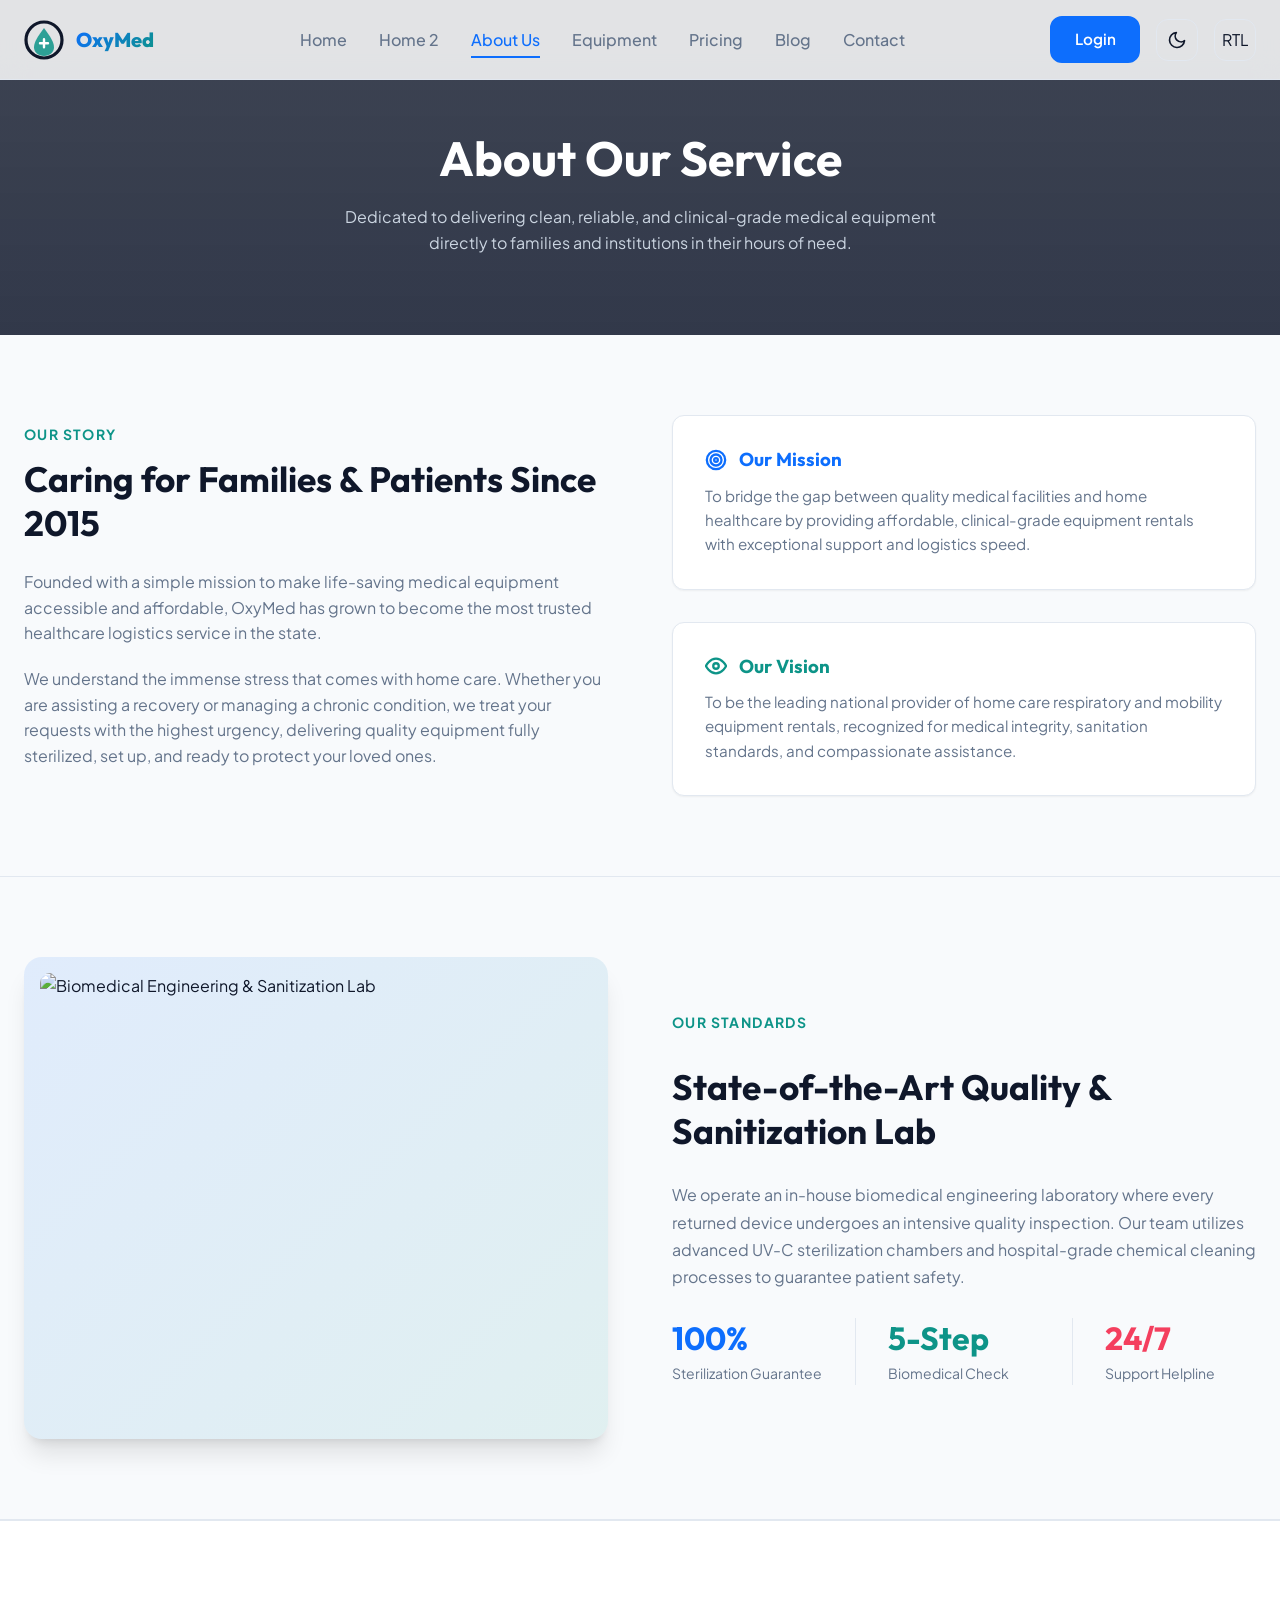
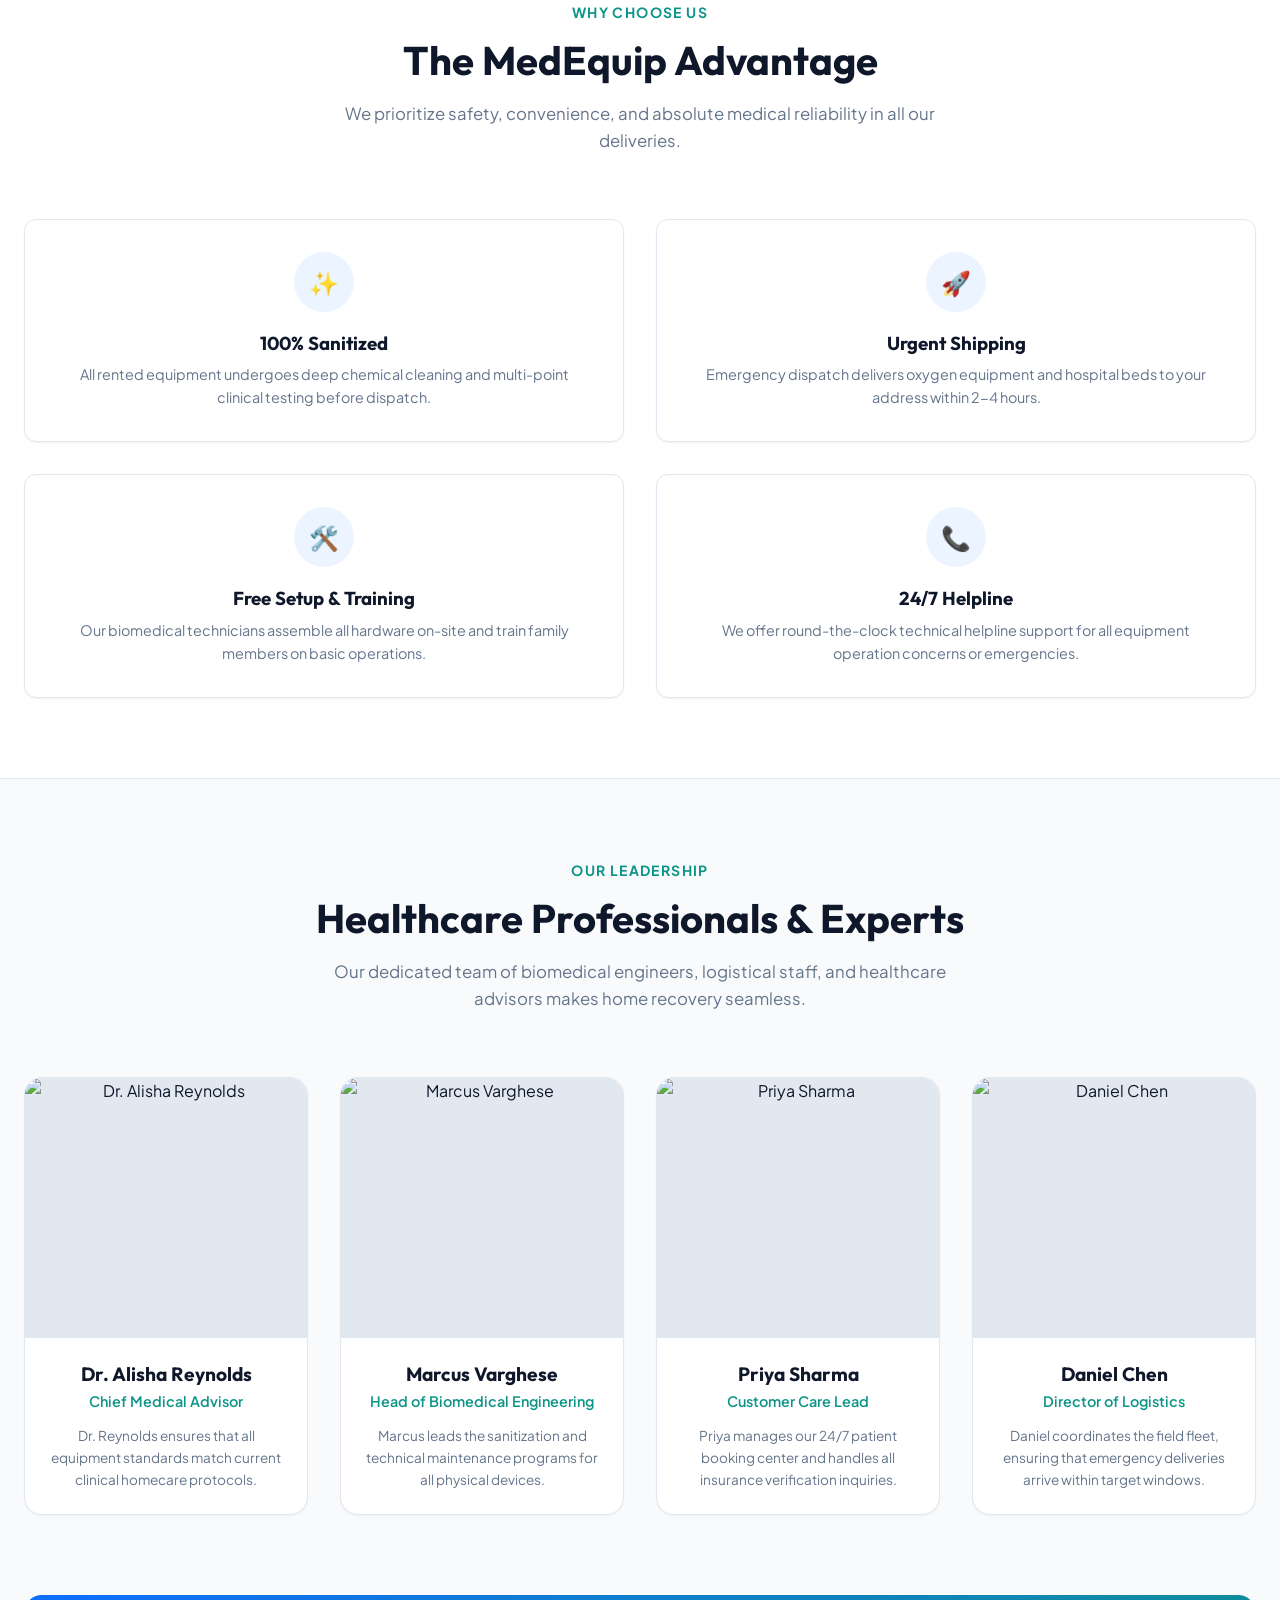
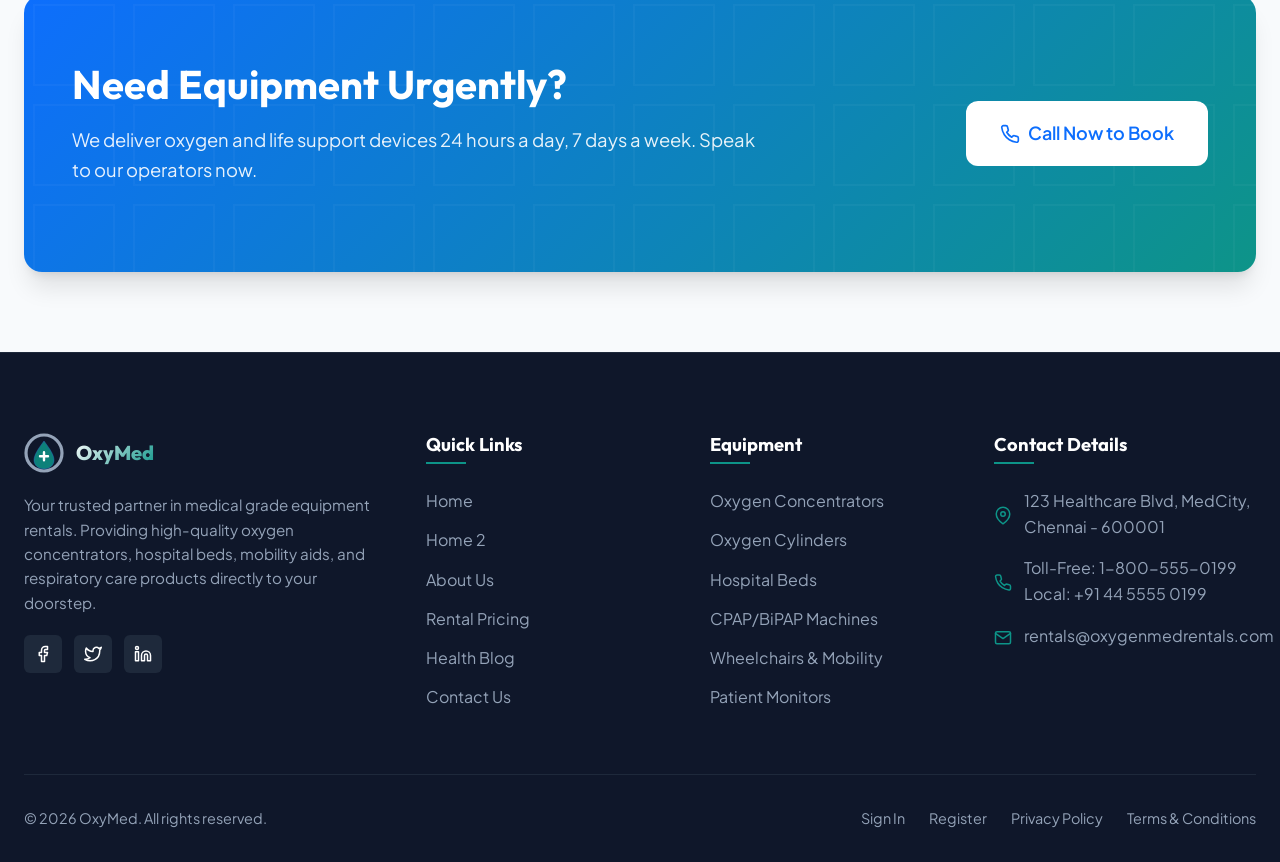
==== about.html @ 738bae35 "Initialize repository and update pages with responsive layouts and image sections" ====
<!DOCTYPE html>
<html lang="en" dir="ltr">
<head>
  <meta charset="UTF-8">
  <meta name="viewport" content="width=device-width, initial-scale=1.0">
  <title>OxyMed | About Us</title>
  <meta name="description" content="Learn about our medical equipment rental company. Read about our company story, medical grade equipment policies, mission, vision, and team.">
  
  <!-- Favicon -->
  <link rel="icon" type="image/svg+xml" href="assets/images/favicon.svg">
  
  <!-- CSS Stylesheets -->
  <link rel="stylesheet" href="assets/css/style.css">
  <link rel="stylesheet" href="assets/css/dark-mode.css">
  <link rel="stylesheet" href="assets/css/rtl.css">
</head>
<body>

  <!-- HEADER -->
  <header class="header">
    <div class="container nav-container">
      <a href="index.html" class="logo-link" id="navLogo">
        <svg viewBox="0 0 100 100" fill="none" xmlns="http://www.w3.org/2000/svg">
          <circle cx="50" cy="50" r="45" stroke="currentColor" stroke-width="8" fill="none"/>
          <path d="M50 20 C65 40 75 55 75 68 C75 80 64 90 50 90 C36 90 25 80 25 68 C25 55 35 40 50 20 Z" fill="var(--secondary)" opacity="0.85"/>
          <path d="M50 48 L50 68 M40 58 L60 58" stroke="#ffffff" stroke-width="6" stroke-linecap="round"/>
        </svg>
        <span class="brand-name">OxyMed</span>
      </a>

      <nav>
        <ul class="nav-menu" id="navMenu">
          <li><a href="index.html" class="nav-link">Home</a></li>
          <li><a href="home2.html" class="nav-link">Home 2</a></li>
          <li><a href="about.html" class="nav-link">About Us</a></li>
          <li><a href="services.html" class="nav-link">Equipment</a></li>
          <li><a href="pricing.html" class="nav-link">Pricing</a></li>
          <li><a href="blog.html" class="nav-link">Blog</a></li>
          <li><a href="contact.html" class="nav-link">Contact</a></li>
        <li class="mobile-nav-login"><a href="login.html" class="nav-link">Login</a></li>
        </ul>
      </nav>

      <div class="nav-actions">
        <a href="login.html" class="btn btn-login">Login</a>
        <button class="btn-icon" id="theme-toggle" aria-label="Toggle Theme">
          <!-- Dynamically loaded by JS -->
        </button>
        <button class="btn-icon" id="rtl-toggle" aria-label="Toggle RTL">RTL</button>
        <button class="hamburger" aria-label="Toggle Navigation Menu">
          <span></span>
          <span></span>
          <span></span>
        </button>
      </div>
    </div>
  </header>

  <!-- ABOUT HERO SECTION -->
  <section class="about-hero">
    <div class="container">
      <h1>About Our Service</h1>
      <p>Dedicated to delivering clean, reliable, and clinical-grade medical equipment directly to families and institutions in their hours of need.</p>
    </div>
  </section>

  <!-- COMPANY STORY, MISSION & VISION -->
  <section class="section-padding">
    <div class="container about-grid">
      <div>
        <span class="section-subtitle">Our Story</span>
        <h2 class="section-title" style="font-size: 2.2rem; margin-bottom: 1.5rem;">Caring for Families &amp; Patients Since 2015</h2>
        <p style="margin-bottom: 1.25rem; color: var(--text-muted);">
          Founded with a simple mission to make life-saving medical equipment accessible and affordable, OxyMed has grown to become the most trusted healthcare logistics service in the state.
        </p>
        <p style="margin-bottom: 1.25rem; color: var(--text-muted);">
          We understand the immense stress that comes with home care. Whether you are assisting a recovery or managing a chronic condition, we treat your requests with the highest urgency, delivering quality equipment fully sterilized, set up, and ready to protect your loved ones.
        </p>
      </div>
      <div style="display: flex; flex-direction: column; gap: 2rem;">
        <!-- Mission Box -->
        <div style="background-color: var(--bg-card); padding: 2rem; border-radius: var(--radius-md); border: 1px solid var(--border); box-shadow: var(--shadow-sm);">
          <h3 style="display: flex; align-items: center; gap: 0.75rem; margin-bottom: 0.75rem; color: var(--primary);">
            <svg xmlns="http://www.w3.org/2000/svg" width="22" height="22" viewBox="0 0 24 24" fill="none" stroke="currentColor" stroke-width="2.5"><circle cx="12" cy="12" r="10"></circle><circle cx="12" cy="12" r="6"></circle><circle cx="12" cy="12" r="2"></circle></svg>
            Our Mission
          </h3>
          <p style="color: var(--text-muted); font-size: 0.95rem;">
            To bridge the gap between quality medical facilities and home healthcare by providing affordable, clinical-grade equipment rentals with exceptional support and logistics speed.
          </p>
        </div>

        <!-- Vision Box -->
        <div style="background-color: var(--bg-card); padding: 2rem; border-radius: var(--radius-md); border: 1px solid var(--border); box-shadow: var(--shadow-sm);">
          <h3 style="display: flex; align-items: center; gap: 0.75rem; margin-bottom: 0.75rem; color: var(--secondary);">
            <svg xmlns="http://www.w3.org/2000/svg" width="22" height="22" viewBox="0 0 24 24" fill="none" stroke="currentColor" stroke-width="2.5"><path d="M1 12s4-8 11-8 11 8 11 8-4 8-11 8-11-8-11-8z"></path><circle cx="12" cy="12" r="3"></circle></svg>
            Our Vision
          </h3>
          <p style="color: var(--text-muted); font-size: 0.95rem;">
            To be the leading national provider of home care respiratory and mobility equipment rentals, recognized for medical integrity, sanitation standards, and compassionate assistance.
          </p>
        </div>
      </div>
    </div>
  </section>

  <!-- SANITIZATION LAB SHOWCASE (Unique Section with Image) -->
  <section class="section-padding" style="background-color: var(--bg-body); border-top: 1px solid var(--border); border-bottom: 1px solid var(--border);">
    <div class="container">
      <div class="about-grid">
        <div class="image-column">
          <div class="hero-image-wrapper">
            <img src="https://images.unsplash.com/photo-1519494026892-80bbd2d6fd0d?auto=format&fit=crop&w=800&q=80" alt="Biomedical Engineering & Sanitization Lab">
          </div>
        </div>
        <div class="content-column" style="display: flex; flex-direction: column; justify-content: center; gap: 1.25rem;">
          <span class="section-subtitle">Our Standards</span>
          <h2 class="section-title" style="text-align: start; margin-bottom: 0.5rem; font-size: 2.2rem;">State-of-the-Art Quality &amp; Sanitization Lab</h2>
          <p style="color: var(--text-muted); line-height: 1.7;">
            We operate an in-house biomedical engineering laboratory where every returned device undergoes an intensive quality inspection. Our team utilizes advanced UV-C sterilization chambers and hospital-grade chemical cleaning processes to guarantee patient safety.
          </p>
          <div class="about-stats">
            <div class="about-stat-item">
              <h4 style="font-size: 2rem; color: var(--primary); margin-bottom: 0.25rem; font-family: var(--font-heading);">100%</h4>
              <p style="font-size: 0.875rem; color: var(--text-muted);">Sterilization Guarantee</p>
            </div>
            <div class="about-stat-item">
              <h4 style="font-size: 2rem; color: var(--secondary); margin-bottom: 0.25rem; font-family: var(--font-heading);">5-Step</h4>
              <p style="font-size: 0.875rem; color: var(--text-muted);">Biomedical Check</p>
            </div>
            <div class="about-stat-item">
              <h4 style="font-size: 2rem; color: var(--accent); margin-bottom: 0.25rem; font-family: var(--font-heading);">24/7</h4>
              <p style="font-size: 0.875rem; color: var(--text-muted);">Support Helpline</p>
            </div>
          </div>
        </div>
      </div>
    </div>
  </section>

  <!-- WHY CHOOSE US -->
  <section class="section-padding" style="background-color: var(--bg-card); border-top: 1px solid var(--border); border-bottom: 1px solid var(--border);">
    <div class="container">
      <div class="section-header">
        <span class="section-subtitle">Why Choose Us</span>
        <h2 class="section-title">The MedEquip Advantage</h2>
        <p class="section-desc">We prioritize safety, convenience, and absolute medical reliability in all our deliveries.</p>
      </div>

      <div class="about-features">
        <div class="about-feature-card">
          <div class="about-feature-icon">✨</div>
          <h3>100% Sanitized</h3>
          <p style="color: var(--text-muted); font-size: 0.9rem; margin-top: 0.5rem;">
            All rented equipment undergoes deep chemical cleaning and multi-point clinical testing before dispatch.
          </p>
        </div>

        <div class="about-feature-card">
          <div class="about-feature-icon">🚀</div>
          <h3>Urgent Shipping</h3>
          <p style="color: var(--text-muted); font-size: 0.9rem; margin-top: 0.5rem;">
            Emergency dispatch delivers oxygen equipment and hospital beds to your address within 2-4 hours.
          </p>
        </div>

        <div class="about-feature-card">
          <div class="about-feature-icon">🛠️</div>
          <h3>Free Setup &amp; Training</h3>
          <p style="color: var(--text-muted); font-size: 0.9rem; margin-top: 0.5rem;">
            Our biomedical technicians assemble all hardware on-site and train family members on basic operations.
          </p>
        </div>

        <div class="about-feature-card">
          <div class="about-feature-icon">📞</div>
          <h3>24/7 Helpline</h3>
          <p style="color: var(--text-muted); font-size: 0.9rem; margin-top: 0.5rem;">
            We offer round-the-clock technical helpline support for all equipment operation concerns or emergencies.
          </p>
        </div>
      </div>
    </div>
  </section>

  <!-- TEAM MEMBERS -->
  <section class="section-padding">
    <div class="container">
      <div class="section-header">
        <span class="section-subtitle">Our Leadership</span>
        <h2 class="section-title">Healthcare Professionals &amp; Experts</h2>
        <p class="section-desc">Our dedicated team of biomedical engineers, logistical staff, and healthcare advisors makes home recovery seamless.</p>
      </div>

      <div class="team-grid">
        <!-- Team 1 -->
        <div class="team-card">
          <div class="team-img-wrapper">
            <img src="https://images.unsplash.com/photo-1622253692010-333f2da6031d?auto=format&fit=crop&w=400&q=80" alt="Dr. Alisha Reynolds">
          </div>
          <div class="team-info">
            <h3 class="team-name">Dr. Alisha Reynolds</h3>
            <div class="team-role">Chief Medical Advisor</div>
            <p style="font-size: 0.85rem; color: var(--text-muted);">
              Dr. Reynolds ensures that all equipment standards match current clinical homecare protocols.
            </p>
          </div>
        </div>

        <!-- Team 2 -->
        <div class="team-card">
          <div class="team-img-wrapper">
            <img src="https://images.unsplash.com/photo-1537368910025-700350fe46c7?auto=format&fit=crop&w=400&q=80" alt="Marcus Varghese">
          </div>
          <div class="team-info">
            <h3 class="team-name">Marcus Varghese</h3>
            <div class="team-role">Head of Biomedical Engineering</div>
            <p style="font-size: 0.85rem; color: var(--text-muted);">
              Marcus leads the sanitization and technical maintenance programs for all physical devices.
            </p>
          </div>
        </div>

        <!-- Team 3 -->
        <div class="team-card">
          <div class="team-img-wrapper">
            <img src="https://images.unsplash.com/photo-1573496359142-b8d87734a5a2?auto=format&fit=crop&w=400&q=80" alt="Priya Sharma">
          </div>
          <div class="team-info">
            <h3 class="team-name">Priya Sharma</h3>
            <div class="team-role">Customer Care Lead</div>
            <p style="font-size: 0.85rem; color: var(--text-muted);">
              Priya manages our 24/7 patient booking center and handles all insurance verification inquiries.
            </p>
          </div>
        </div>

        <!-- Team 4 -->
        <div class="team-card">
          <div class="team-img-wrapper">
            <img src="https://images.unsplash.com/photo-1560250097-0b93528c311a?auto=format&fit=crop&w=400&q=80" alt="Daniel Chen">
          </div>
          <div class="team-info">
            <h3 class="team-name">Daniel Chen</h3>
            <div class="team-role">Director of Logistics</div>
            <p style="font-size: 0.85rem; color: var(--text-muted);">
              Daniel coordinates the field fleet, ensuring that emergency deliveries arrive within target windows.
            </p>
          </div>
        </div>
      </div>
    </div>
  </section>

  <!-- CTA FOOTER STRIP -->
  <section class="container section-padding" style="padding-top: 0;">
    <div class="cta-section">
      <div class="cta-flex">
        <div class="cta-content">
          <h2 class="cta-title">Need Equipment Urgently?</h2>
          <p class="cta-desc">
            We deliver oxygen and life support devices 24 hours a day, 7 days a week. Speak to our operators now.
          </p>
        </div>
        <div class="cta-btn-wrapper">
          <a href="tel:+18005550199" class="btn btn-call">
            <svg xmlns="http://www.w3.org/2000/svg" width="20" height="20" viewBox="0 0 24 24" fill="none" stroke="currentColor" stroke-width="2" stroke-linecap="round" stroke-linejoin="round">
              <path d="M22 16.92v3a2 2 0 0 1-2.18 2 19.79 19.79 0 0 1-8.63-3.07 19.5 19.5 0 0 1-6-6 19.79 19.79 0 0 1-3.07-8.67A2 2 0 0 1 4.11 2h3a2 2 0 0 1 2 1.72 12.84 12.84 0 0 0 .7 2.81 2 2 0 0 1-.45 2.11L8.09 9.91a16 16 0 0 0 6 6l1.27-1.27a2 2 0 0 1 2.11-.45 12.84 12.84 0 0 0 2.81.7A2 2 0 0 1 22 16.92z"/>
            </svg>
            Call Now to Book
          </a>
        </div>
      </div>
    </div>
  </section>

  <!-- FOOTER -->
  <footer class="footer">
    <div class="container">
      <div class="footer-top">
        <div class="footer-brand">
          <a href="index.html" class="logo-link">
            <svg viewBox="0 0 100 100" fill="none" xmlns="http://www.w3.org/2000/svg" width="40" height="40">
              <circle cx="50" cy="50" r="45" stroke="currentColor" stroke-width="8" fill="none"/>
              <path d="M50 20 C65 40 75 55 75 68 C75 80 64 90 50 90 C36 90 25 80 25 68 C25 55 35 40 50 20 Z" fill="var(--secondary)" opacity="0.85"/>
              <path d="M50 48 L50 68 M40 58 L60 58" stroke="#ffffff" stroke-width="6" stroke-linecap="round"/>
            </svg>
            <span class="brand-name" style="background: linear-gradient(135deg, #fff, var(--secondary)); -webkit-background-clip: text; -webkit-text-fill-color: transparent;">OxyMed</span>
          </a>
          <p class="footer-brand-text">
            Your trusted partner in medical grade equipment rentals. Providing high-quality oxygen concentrators, hospital beds, mobility aids, and respiratory care products directly to your doorstep.
          </p>
          <div class="social-links">
            <a href="#" class="social-icon" aria-label="Facebook">
              <svg xmlns="http://www.w3.org/2000/svg" width="18" height="18" viewBox="0 0 24 24" fill="none" stroke="currentColor" stroke-width="2" stroke-linecap="round" stroke-linejoin="round"><path d="M18 2h-3a5 5 0 0 0-5 5v3H7v4h3v8h4v-8h3l1-4h-4V7a1 1 0 0 1 1-1h3z"></path></svg>
            </a>
            <a href="#" class="social-icon" aria-label="Twitter">
              <svg xmlns="http://www.w3.org/2000/svg" width="18" height="18" viewBox="0 0 24 24" fill="none" stroke="currentColor" stroke-width="2" stroke-linecap="round" stroke-linejoin="round"><path d="M23 3a10.9 10.9 0 0 1-3.14 1.53 4.48 4.48 0 0 0-7.86 3v1A10.66 10.66 0 0 1 3 4s-4 9 5 13a11.64 11.64 0 0 1-7 2c9 5 20 0 20-11.5a4.5 4.5 0 0 0-.08-.83A7.72 7.72 0 0 0 23 3z"></path></svg>
            </a>
            <a href="#" class="social-icon" aria-label="LinkedIn">
              <svg xmlns="http://www.w3.org/2000/svg" width="18" height="18" viewBox="0 0 24 24" fill="none" stroke="currentColor" stroke-width="2" stroke-linecap="round" stroke-linejoin="round"><path d="M16 8a6 6 0 0 1 6 6v7h-4v-7a2 2 0 0 0-2-2 2 2 0 0 0-2 2v7h-4v-7a6 6 0 0 1 6-6z"></path><rect x="2" y="9" width="4" height="12"></rect><circle cx="4" cy="4" r="2"></circle></svg>
            </a>
          </div>
        </div>

        <div>
          <h4 class="footer-heading">Quick Links</h4>
          <ul class="footer-links">
            <li><a href="index.html">Home</a></li>
            <li><a href="home2.html">Home 2</a></li>
            <li><a href="about.html">About Us</a></li>
            <li><a href="pricing.html">Rental Pricing</a></li>
            <li><a href="blog.html">Health Blog</a></li>
            <li><a href="contact.html">Contact Us</a></li>
          </ul>
        </div>

        <div>
          <h4 class="footer-heading">Equipment</h4>
          <ul class="footer-links">
            <li><a href="services.html">Oxygen Concentrators</a></li>
            <li><a href="services.html">Oxygen Cylinders</a></li>
            <li><a href="services.html">Hospital Beds</a></li>
            <li><a href="services.html">CPAP/BiPAP Machines</a></li>
            <li><a href="services.html">Wheelchairs &amp; Mobility</a></li>
            <li><a href="services.html">Patient Monitors</a></li>
          </ul>
        </div>

        <div>
          <h4 class="footer-heading">Contact Details</h4>
          <div class="footer-contact-item">
            <svg xmlns="http://www.w3.org/2000/svg" width="18" height="18" viewBox="0 0 24 24" fill="none" stroke="currentColor" stroke-width="2" stroke-linecap="round" stroke-linejoin="round"><path d="M21 10c0 7-9 13-9 13s-9-6-9-13a9 9 0 0 1 18 0z"></path><circle cx="12" cy="10" r="3"></circle></svg>
            <p>123 Healthcare Blvd, MedCity,<br>Chennai - 600001</p>
          </div>
          <div class="footer-contact-item">
            <svg xmlns="http://www.w3.org/2000/svg" width="18" height="18" viewBox="0 0 24 24" fill="none" stroke="currentColor" stroke-width="2" stroke-linecap="round" stroke-linejoin="round"><path d="M22 16.92v3a2 2 0 0 1-2.18 2 19.79 19.79 0 0 1-8.63-3.07 19.5 19.5 0 0 1-6-6 19.79 19.79 0 0 1-3.07-8.67A2 2 0 0 1 4.11 2h3a2 2 0 0 1 2 1.72 12.84 12.84 0 0 0 .7 2.81 2 2 0 0 1-.45 2.11L8.09 9.91a16 16 0 0 0 6 6l1.27-1.27a2 2 0 0 1 2.11-.45 12.84 12.84 0 0 0 2.81.7A2 2 0 0 1 22 16.92z"></path></svg>
            <p>Toll-Free: 1-800-555-0199<br>Local: +91 44 5555 0199</p>
          </div>
          <div class="footer-contact-item">
            <svg xmlns="http://www.w3.org/2000/svg" width="18" height="18" viewBox="0 0 24 24" fill="none" stroke="currentColor" stroke-width="2" stroke-linecap="round" stroke-linejoin="round"><path d="M4 4h16c1.1 0 2 .9 2 2v12c0 1.1-.9 2-2 2H4c-1.1 0-2-.9-2-2V6c0-1.1.9-2 2-2z"></path><polyline points="22,6 12,13 2,6"></polyline></svg>
            <p>rentals@oxygenmedrentals.com</p>
          </div>
        </div>
      </div>

      <div class="footer-bottom">
        <p>&copy; 2026 OxyMed. All rights reserved.</p>
        <div style="display: flex; gap: 1.5rem;">
          <a href="login.html">Sign In</a>
          <a href="register.html">Register</a>
          <a href="#">Privacy Policy</a>
          <a href="#">Terms &amp; Conditions</a>
        </div>
      </div>
    </div>
  </footer>

  <!-- Core JavaScript -->
  <script src="assets/js/main.js"></script>
</body>
</html>
---- assets/css/style.css ----
/* ==========================================================================
   OXYGEN & MEDICAL EQUIPMENT RENTAL - CORE STYLESHEET
   ========================================================================== */

@import url('https://fonts.googleapis.com/css2?family=Outfit:wght@300;400;500;600;700;800&family=Plus+Jakarta+Sans:wght@300;400;500;600;700;800&display=swap');

:root {
  /* Fonts */
  --font-heading: 'Outfit', -apple-system, BlinkMacSystemFont, "Segoe UI", Roboto, sans-serif;
  --font-body: 'Plus Jakarta Sans', -apple-system, BlinkMacSystemFont, "Segoe UI", Roboto, sans-serif;

  /* Color Palette - Light Mode (Default) */
  --primary: #0d6efd;          /* Medical Blue */
  --primary-hover: #0b5ed7;
  --primary-rgb: 13, 110, 253;
  --secondary: #0d9488;        /* Teal */
  --secondary-hover: #0f766e;
  --secondary-rgb: 13, 148, 136;
  --accent: #f43f5e;           /* Emergency Coral Red */
  
  --bg-body: #f8fafc;          /* Off-white */
  --bg-card: #ffffff;
  --bg-header: rgba(255, 255, 255, 0.85);
  --bg-footer: #0f172a;        /* Deep slate for footer */
  
  --text-main: #0f172a;        /* Dark slate */
  --text-muted: #64748b;       /* Cool gray */
  --text-inverse: #ffffff;
  
  --border: #e2e8f0;
  --border-focus: #93c5fd;
  
  /* Shadow & Blur */
  --shadow-sm: 0 1px 2px 0 rgba(0, 0, 0, 0.05);
  --shadow-md: 0 4px 6px -1px rgba(0, 0, 0, 0.08), 0 2px 4px -2px rgba(0, 0, 0, 0.08);
  --shadow-lg: 0 10px 15px -3px rgba(0, 0, 0, 0.08), 0 4px 6px -4px rgba(0, 0, 0, 0.08);
  --shadow-xl: 0 20px 25px -5px rgba(0, 0, 0, 0.1), 0 8px 10px -6px rgba(0, 0, 0, 0.1);
  --blur-header: 12px;
  
  /* Spacing & Borders */
  --radius-sm: 6px;
  --radius-md: 12px;
  --radius-lg: 18px;
  --radius-full: 9999px;
  --transition: all 0.3s cubic-bezier(0.4, 0, 0.2, 1);
  
  /* Layout limits */
  --max-width: 1280px;
  --header-height: 80px;
}

/* ==========================================================================
   Resets & Base Styles
   ========================================================================== */
*, *::before, *::after {
  box-sizing: border-box;
  margin: 0;
  padding: 0;
}

html {
  scroll-behavior: smooth;
  font-size: 16px;
}

body {
  font-family: var(--font-body);
  background-color: var(--bg-body);
  color: var(--text-main);
  line-height: 1.6;
  -webkit-font-smoothing: antialiased;
  overflow-x: hidden;
  transition: background-color 0.3s ease, color 0.3s ease;
}

body.menu-open {
  overflow: hidden;
}

h1, h2, h3, h4, h5, h6 {
  font-family: var(--font-heading);
  font-weight: 700;
  line-height: 1.25;
  color: var(--text-main);
}

a {
  color: inherit;
  text-decoration: none;
  transition: var(--transition);
}

img, svg {
  display: block;
  max-width: 100%;
  height: auto;
}

button, input, textarea, select {
  font-family: inherit;
  font-size: inherit;
  color: inherit;
  background: none;
  border: none;
}

button {
  cursor: pointer;
}

/* ==========================================================================
   Layout & Container
   ========================================================================== */
.container {
  width: 100%;
  max-width: var(--max-width);
  margin-left: auto;
  margin-right: auto;
  padding-left: 1.5rem;
  padding-right: 1.5rem;
}

.section-padding {
  padding-top: 5rem;
  padding-bottom: 5rem;
}

@media (max-width: 768px) {
  .section-padding {
    padding-top: 3.5rem;
    padding-bottom: 3.5rem;
  }
}

/* ==========================================================================
   Header & Navigation
   ========================================================================== */
.header {
  position: fixed;
  top: 0;
  left: 0;
  width: 100%;
  height: var(--header-height);
  background-color: var(--bg-header);
  backdrop-filter: blur(var(--blur-header));
  border-bottom: 1px solid var(--border);
  z-index: 1000;
  transition: var(--transition);
}

.header.scrolled {
  box-shadow: var(--shadow-md);
  height: 70px;
}

.nav-container {
  display: flex;
  align-items: center;
  justify-content: space-between;
  height: 100%;
}

.logo-link {
  display: flex;
  align-items: center;
  gap: 0.75rem;
}

.logo-link svg {
  width: 40px;
  height: 40px;
}

.brand-name {
  font-family: var(--font-heading);
  font-size: 1.25rem;
  font-weight: 800;
  background: linear-gradient(135deg, var(--primary), var(--secondary));
  -webkit-background-clip: text;
  -webkit-text-fill-color: transparent;
  white-space: nowrap;
}

.nav-menu {
  display: flex;
  align-items: center;
  gap: 2rem;
  list-style: none;
}

.nav-link {
  font-weight: 500;
  color: var(--text-muted);
  position: relative;
  padding: 0.5rem 0;
}

.nav-link::after {
  content: '';
  position: absolute;
  bottom: 0;
  left: 0;
  width: 0;
  height: 2px;
  background-color: var(--primary);
  transition: var(--transition);
}

.nav-link:hover, .nav-link.active {
  color: var(--primary);
}

.nav-link:hover::after, .nav-link.active::after {
  width: 100%;
}

.nav-actions {
  display: flex;
  align-items: center;
  gap: 1rem;
}

/* Header Buttons */
.btn {
  display: inline-flex;
  align-items: center;
  justify-content: center;
  gap: 0.5rem;
  padding: 0.75rem 1.5rem;
  font-weight: 600;
  border-radius: var(--radius-md);
  transition: var(--transition);
}

.btn-primary {
  background-color: var(--primary);
  color: var(--text-inverse);
}

.btn-primary:hover {
  background-color: var(--primary-hover);
  transform: translateY(-2px);
  box-shadow: 0 4px 12px rgba(var(--primary-rgb), 0.25);
}

.btn-secondary {
  background-color: var(--secondary);
  color: var(--text-inverse);
}

.btn-secondary:hover {
  background-color: var(--secondary-hover);
  transform: translateY(-2px);
  box-shadow: 0 4px 12px rgba(var(--secondary-rgb), 0.25);
}

.btn-outline {
  border: 2px solid var(--border);
  color: var(--text-main);
}

.btn-outline:hover {
  border-color: var(--primary);
  color: var(--primary);
  background-color: rgba(var(--primary-rgb), 0.05);
}

.btn-icon {
  width: 42px;
  height: 42px;
  border-radius: var(--radius-md);
  border: 1px solid var(--border);
  color: var(--text-main);
  display: flex;
  align-items: center;
  justify-content: center;
}

.btn-icon:hover {
  background-color: rgba(var(--primary-rgb), 0.05);
  border-color: var(--primary);
  color: var(--primary);
}

.btn-call {
  background-color: var(--accent);
  color: #fff;
  border-radius: var(--radius-md);
}

.btn-call:hover {
  background-color: #e11d48;
  transform: translateY(-2px);
  box-shadow: 0 4px 12px rgba(244, 63, 94, 0.25);
}

.btn-login {
  background-color: var(--primary);
  color: #fff;
  border-radius: var(--radius-md);
  padding: 0.6rem 1.4rem;
  font-weight: 600;
  font-size: 0.95rem;
  border: 2px solid var(--primary);
}

.btn-login:hover {
  background-color: var(--primary-hover);
  border-color: var(--primary-hover);
  transform: translateY(-2px);
  box-shadow: 0 4px 12px rgba(var(--primary-rgb), 0.25);
}

/* Hamburger menu button */
.hamburger {
  display: none;
  flex-direction: column;
  justify-content: space-between;
  width: 30px;
  height: 20px;
  background: transparent;
  border: none;
  cursor: pointer;
  z-index: 1100;
}

.hamburger span {
  width: 100%;
  height: 3px;
  background-color: var(--text-main);
  border-radius: 3px;
  transition: var(--transition);
}

/* Hamburger active animation */
.hamburger.active span:nth-child(1) {
  transform: translateY(8px) rotate(45deg);
}

.hamburger.active span:nth-child(2) {
  opacity: 0;
}

.hamburger.active span:nth-child(3) {
  transform: translateY(-9px) rotate(-45deg);
}

/* Mobile responsive menu */
@media (max-width: 1024px) {
  .hamburger {
    display: flex;
  }
  
  .nav-menu {
    position: fixed;
    top: 0;
    right: -100%;
    width: 300px;
    height: 100vh;
    background-color: var(--bg-card);
    flex-direction: column;
    justify-content: flex-start;
    padding: 8rem 2rem 2rem 2rem;
    box-shadow: var(--shadow-xl);
    transition: right 0.4s ease;
    z-index: 1050;
    overflow-y: auto;
  }
  
  .nav-menu.active {
    right: 0;
  }
  
  .nav-menu li {
    width: 100%;
  }
  
  .nav-link {
    display: block;
    font-size: 1.2rem;
    padding: 1rem 0;
    border-bottom: 1px solid var(--border);
  }
  
  .nav-actions {
    margin-right: 1.5rem;
  }
}

@media (max-width: 640px) {
  .nav-actions .btn-login {
    padding: 0.5rem 0.85rem;
    font-size: 0.85rem;
  }
  .brand-name {
    font-size: 1.1rem;
    max-width: 160px;
    overflow: hidden;
    text-overflow: ellipsis;
  }
}

/* ==========================================================================
   Hero Section
   ========================================================================== */
.hero {
  padding-top: calc(var(--header-height) + 4rem);
  padding-bottom: 6rem;
  background: radial-gradient(circle at 90% 10%, rgba(var(--primary-rgb), 0.08), transparent 40%),
              radial-gradient(circle at 10% 90%, rgba(var(--secondary-rgb), 0.08), transparent 40%);
  overflow: hidden;
  position: relative;
}

.hero-grid {
  display: grid;
  grid-template-columns: 1fr 1fr;
  gap: 4rem;
  align-items: center;
}

.hero-content {
  display: flex;
  flex-direction: column;
  gap: 1.5rem;
}

.hero-tag {
  display: inline-flex;
  align-self: flex-start;
  align-items: center;
  gap: 0.5rem;
  padding: 0.5rem 1rem;
  background-color: rgba(var(--primary-rgb), 0.1);
  color: var(--primary);
  font-weight: 700;
  font-size: 0.875rem;
  border-radius: var(--radius-full);
}

.hero-title {
  font-size: 3.5rem;
  line-height: 1.15;
  letter-spacing: -0.02em;
}

.hero-title span {
  color: var(--primary);
}

.hero-desc {
  font-size: 1.125rem;
  color: var(--text-muted);
}

.hero-buttons {
  display: flex;
  gap: 1rem;
  margin-top: 1rem;
}

.hero-image-container {
  position: relative;
}

.hero-image-wrapper {
  background: linear-gradient(135deg, rgba(var(--primary-rgb), 0.1), rgba(var(--secondary-rgb), 0.1));
  border-radius: var(--radius-lg);
  padding: 1rem;
  box-shadow: var(--shadow-xl);
}

.hero-image-wrapper img {
  border-radius: calc(var(--radius-lg) - 0.5rem);
  width: 100%;
  height: 450px;
  object-fit: cover;
}

.hero-badge {
  position: absolute;
  bottom: 2rem;
  left: -2rem;
  background-color: var(--bg-card);
  padding: 1rem 1.5rem;
  border-radius: var(--radius-md);
  box-shadow: var(--shadow-lg);
  display: flex;
  align-items: center;
  gap: 1rem;
  border: 1px solid var(--border);
}

.hero-badge-icon {
  width: 48px;
  height: 48px;
  background-color: rgba(var(--secondary-rgb), 0.1);
  color: var(--secondary);
  border-radius: 50%;
  display: flex;
  align-items: center;
  justify-content: center;
  font-size: 1.5rem;
}

.hero-badge-text h4 {
  font-size: 1.1rem;
}

.hero-badge-text p {
  font-size: 0.875rem;
  color: var(--text-muted);
}

@media (max-width: 1024px) {
  .hero-grid {
    grid-template-columns: 1fr;
    gap: 3rem;
    text-align: center;
  }
  .hero-tag {
    align-self: center;
  }
  .hero-buttons {
    justify-content: center;
  }
  .hero-image-wrapper img {
    height: 350px;
  }
  .hero-badge {
    left: 2rem;
  }
}

@media (max-width: 640px) {
  .hero-title {
    font-size: 2.25rem;
  }
  .hero-buttons {
    flex-direction: column;
  }
  .hero-badge {
    position: static;
    margin-top: 1.5rem;
  }
}

/* ==========================================================================
   Section Header Utility
   ========================================================================== */
.section-header {
  text-align: center;
  max-width: 650px;
  margin: 0 auto 4rem auto;
}

.section-subtitle {
  color: var(--secondary);
  font-weight: 700;
  text-transform: uppercase;
  font-size: 0.875rem;
  letter-spacing: 0.1em;
  margin-bottom: 0.75rem;
  display: block;
}

.section-title {
  font-size: 2.5rem;
  margin-bottom: 1rem;
}

.section-desc {
  color: var(--text-muted);
  font-size: 1.05rem;
}

/* ==========================================================================
   Featured Equipment Section & Services Page Cards
   ========================================================================== */
.equipment-grid {
  display: grid;
  grid-template-columns: repeat(auto-fill, minmax(350px, 1fr));
  gap: 2rem;
}

@media (max-width: 640px) {
  .equipment-grid {
    grid-template-columns: 1fr;
  }
}

.equipment-card {
  background-color: var(--bg-card);
  border-radius: var(--radius-lg);
  border: 1px solid var(--border);
  box-shadow: var(--shadow-sm);
  overflow: hidden;
  display: flex;
  flex-direction: column;
  height: 100%; /* Ensures equal height cards in CSS Grid */
  transition: var(--transition);
}

.equipment-card:hover {
  transform: translateY(-6px);
  box-shadow: var(--shadow-xl);
  border-color: rgba(var(--primary-rgb), 0.2);
}

.equipment-img-container {
  position: relative;
  width: 100%;
  height: 240px;
  overflow: hidden;
  background-color: var(--border);
}

.equipment-img-container img {
  width: 100%;
  height: 100%;
  object-fit: cover;
  transition: transform 0.5s ease;
}

.equipment-card:hover .equipment-img-container img {
  transform: scale(1.08);
}

.equipment-price-tag {
  position: absolute;
  top: 1rem;
  right: 1rem;
  background-color: var(--bg-footer);
  color: #fff;
  padding: 0.5rem 1rem;
  border-radius: var(--radius-full);
  font-size: 0.875rem;
  font-weight: 700;
}

.equipment-info {
  padding: 1.75rem;
  display: flex;
  flex-direction: column;
  flex-grow: 1; /* Pushes content/button down so cards match heights */
}

.equipment-category {
  font-size: 0.8rem;
  text-transform: uppercase;
  color: var(--secondary);
  font-weight: 700;
  letter-spacing: 0.05em;
  margin-bottom: 0.5rem;
}

.equipment-name {
  font-size: 1.35rem;
  margin-bottom: 0.75rem;
}

.equipment-desc {
  color: var(--text-muted);
  font-size: 0.95rem;
  margin-bottom: 1.5rem;
  flex-grow: 1; /* Ensures text wrapper stretches equally */
}

.equipment-specs {
  display: flex;
  gap: 1rem;
  margin-bottom: 1.5rem;
  padding-bottom: 1.25rem;
  border-bottom: 1px solid var(--border);
  font-size: 0.85rem;
  color: var(--text-muted);
}

.equipment-spec-item {
  display: flex;
  align-items: center;
  gap: 0.25rem;
}

.equipment-btn-wrapper {
  margin-top: auto; /* Aligns all buttons perfectly to the bottom of the card */
}

.equipment-btn-wrapper .btn {
  width: 100%;
}

/* ==========================================================================
   Service Benefits / Stats Section
   ========================================================================== */
.stats-section {
  background-color: var(--bg-footer);
  color: var(--text-inverse);
  position: relative;
  overflow: hidden;
}

.stats-grid {
  display: grid;
  grid-template-columns: repeat(4, 1fr);
  gap: 2rem;
  text-align: center;
}

@media (max-width: 1024px) {
  .stats-grid {
    grid-template-columns: repeat(2, 1fr);
  }
}

@media (max-width: 640px) {
  .stats-grid {
    grid-template-columns: 1fr;
  }
}

.stat-item {
  padding: 1.5rem;
  display: flex;
  flex-direction: column;
  align-items: center;
  gap: 0.5rem;
}

.stat-icon {
  font-size: 2.5rem;
  color: var(--secondary);
  margin-bottom: 0.5rem;
}

.stat-number {
  font-family: var(--font-heading);
  font-size: 3.5rem;
  font-weight: 800;
  line-height: 1;
  color: var(--primary);
  background: linear-gradient(135deg, #60a5fa, #2dd4bf);
  -webkit-background-clip: text;
  -webkit-text-fill-color: transparent;
}

.stat-label {
  font-size: 1rem;
  color: #94a3b8;
  font-weight: 600;
}

/* ==========================================================================
   Delivery Coverage Areas
   ========================================================================== */
.coverage-grid {
  display: grid;
  grid-template-columns: 1fr 1.2fr;
  gap: 4rem;
  align-items: center;
}

.coverage-content {
  display: flex;
  flex-direction: column;
  gap: 1.5rem;
}

.coverage-list {
  display: grid;
  grid-template-columns: repeat(2, 1fr);
  gap: 1rem;
  list-style: none;
  margin-top: 1rem;
}

.coverage-item {
  display: flex;
  align-items: center;
  gap: 0.75rem;
  font-weight: 600;
  font-size: 1.05rem;
}

.coverage-item svg {
  color: var(--primary);
  flex-shrink: 0;
}

.coverage-info-box {
  background-color: rgba(var(--primary-rgb), 0.05);
  border-left: 4px solid var(--primary);
  padding: 1.25rem 1.5rem;
  border-radius: 0 var(--radius-md) var(--radius-md) 0;
  font-size: 0.95rem;
}

.coverage-map-wrapper {
  background-color: var(--bg-card);
  border: 1px solid var(--border);
  border-radius: var(--radius-lg);
  padding: 1rem;
  box-shadow: var(--shadow-lg);
  overflow: hidden;
  height: 400px;
  position: relative;
}

/* Visual Map Illustration */
.coverage-map-svg {
  width: 100%;
  height: 100%;
  background-color: rgba(var(--primary-rgb), 0.02);
}

.coverage-map-point {
  fill: var(--primary);
  stroke: #fff;
  stroke-width: 2px;
  cursor: pointer;
  transition: var(--transition);
}

.coverage-map-point:hover {
  fill: var(--accent);
  r: 10;
}

.coverage-map-radius {
  fill: rgba(var(--primary-rgb), 0.08);
  stroke: var(--primary);
  stroke-dasharray: 4 4;
}

@media (max-width: 1024px) {
  .coverage-grid {
    grid-template-columns: 1fr;
    gap: 3rem;
  }
}

/* ==========================================================================
   Testimonials
   ========================================================================== */
.testimonials-grid {
  display: grid;
  grid-template-columns: repeat(3, 1fr);
  gap: 2rem;
}

@media (max-width: 1024px) {
  .testimonials-grid {
    grid-template-columns: 1fr;
  }
}

.testimonial-card {
  background-color: var(--bg-card);
  border: 1px solid var(--border);
  border-radius: var(--radius-lg);
  padding: 2.25rem;
  box-shadow: var(--shadow-sm);
  display: flex;
  flex-direction: column;
  justify-content: space-between;
  height: 100%;
  transition: var(--transition);
}

.testimonial-card:hover {
  transform: translateY(-4px);
  box-shadow: var(--shadow-lg);
  border-color: rgba(var(--secondary-rgb), 0.2);
}

.testimonial-stars {
  color: #fbbf24;
  margin-bottom: 1.25rem;
  display: flex;
  gap: 0.25rem;
}

.testimonial-quote {
  font-size: 1rem;
  color: var(--text-muted);
  font-style: italic;
  margin-bottom: 2rem;
  flex-grow: 1;
}

.testimonial-user {
  display: flex;
  align-items: center;
  gap: 1rem;
  margin-top: auto;
}

.testimonial-avatar {
  width: 50px;
  height: 50px;
  border-radius: 50%;
  object-fit: cover;
  border: 2px solid var(--secondary);
}

.testimonial-meta h4 {
  font-size: 1.05rem;
  margin-bottom: 0.15rem;
}

.testimonial-meta p {
  font-size: 0.85rem;
  color: var(--text-muted);
}

/* ==========================================================================
   Insurance & Urgent CTA Section
   ========================================================================== */
.cta-section {
  background: linear-gradient(135deg, var(--primary), var(--secondary));
  color: var(--text-inverse);
  border-radius: var(--radius-lg);
  padding: 4rem 3rem;
  position: relative;
  overflow: hidden;
  box-shadow: var(--shadow-xl);
}

.cta-section::before {
  content: '';
  position: absolute;
  top: 0;
  left: 0;
  width: 100%;
  height: 100%;
  background: url("data:image/svg+xml,%3Csvg xmlns='http://www.w3.org/2000/svg' width='100' height='100' viewBox='0 0 100 100'%3E%3Cpath d='M10 10 H90 V90 H10 Z' fill='none' stroke='rgba(255,255,255,0.03)' stroke-width='2'/%3E%3C/svg%3E") repeat;
  pointer-events: none;
}

.cta-flex {
  display: flex;
  justify-content: space-between;
  align-items: center;
  gap: 3rem;
  position: relative;
  z-index: 2;
}

.cta-content {
  max-width: 700px;
}

.cta-title {
  font-size: 2.5rem;
  color: #fff;
  margin-bottom: 1rem;
}

.cta-desc {
  font-size: 1.15rem;
  color: rgba(255, 255, 255, 0.9);
  margin-bottom: 1.5rem;
}

.insurance-logos {
  display: flex;
  flex-wrap: wrap;
  gap: 1.5rem;
  align-items: center;
}

.insurance-badge {
  background-color: rgba(255, 255, 255, 0.15);
  backdrop-filter: blur(4px);
  padding: 0.5rem 1rem;
  border-radius: var(--radius-sm);
  font-size: 0.85rem;
  font-weight: 700;
  border: 1px solid rgba(255, 255, 255, 0.25);
}

.cta-btn-wrapper {
  flex-shrink: 0;
}

.cta-btn-wrapper .btn-call {
  background-color: #fff;
  color: var(--primary);
  font-size: 1.125rem;
  padding: 1rem 2rem;
  border: 2px solid transparent;
}

.cta-btn-wrapper .btn-call:hover {
  background-color: rgba(255, 255, 255, 0.9);
  color: var(--secondary-hover);
  transform: translateY(-3px);
  box-shadow: 0 10px 20px rgba(0, 0, 0, 0.15);
}

@media (max-width: 1024px) {
  .cta-flex {
    flex-direction: column;
    text-align: center;
  }
  .insurance-logos {
    justify-content: center;
  }
  .cta-btn-wrapper {
    width: 100%;
  }
  .cta-btn-wrapper .btn-call {
    width: 100%;
  }
}

/* ==========================================================================
   Footer
   ========================================================================== */
.footer {
  background-color: var(--bg-footer);
  color: #94a3b8;
  padding-top: 5rem;
  padding-bottom: 2rem;
  border-top: 1px solid #1e293b;
}

.footer-top {
  display: grid;
  grid-template-columns: 1.5fr repeat(3, 1fr);
  gap: 3rem;
  margin-bottom: 4rem;
}

@media (max-width: 1024px) {
  .footer-top {
    grid-template-columns: 1fr 1fr;
  }
}

@media (max-width: 640px) {
  .footer-top {
    grid-template-columns: 1fr;
    gap: 2.5rem;
  }
}

.footer-brand {
  display: flex;
  flex-direction: column;
  gap: 1.25rem;
}

.footer-brand .logo-link svg {
  stroke: #3b82f6;
}

.footer-brand-text {
  font-size: 0.95rem;
  line-height: 1.6;
}

.social-links {
  display: flex;
  gap: 0.75rem;
}

.social-icon {
  width: 38px;
  height: 38px;
  background-color: #1e293b;
  color: #fff;
  border-radius: var(--radius-sm);
  display: flex;
  align-items: center;
  justify-content: center;
  transition: var(--transition);
}

.social-icon:hover {
  background-color: var(--primary);
  color: #fff;
  transform: translateY(-2px);
}

.footer-heading {
  color: #fff;
  font-size: 1.15rem;
  margin-bottom: 1.5rem;
  position: relative;
  padding-bottom: 0.5rem;
}

.footer-heading::after {
  content: '';
  position: absolute;
  bottom: 0;
  left: 0;
  width: 40px;
  height: 2px;
  background-color: var(--secondary);
}

.footer-links {
  list-style: none;
  display: flex;
  flex-direction: column;
  gap: 0.85rem;
}

.footer-links a {
  color: #94a3b8;
}

.footer-links a:hover {
  color: #fff;
  padding-left: 5px;
}

.footer-contact-item {
  display: flex;
  gap: 0.75rem;
  margin-bottom: 1rem;
}

.footer-contact-item svg {
  color: var(--secondary);
  flex-shrink: 0;
  margin-top: 0.25rem;
}

.footer-bottom {
  padding-top: 2rem;
  border-top: 1px solid #1e293b;
  display: flex;
  justify-content: space-between;
  align-items: center;
  flex-wrap: wrap;
  gap: 1rem;
  font-size: 0.9rem;
}

/* ==========================================================================
   About Page & Team Cards
   ========================================================================== */
.about-hero {
  background: linear-gradient(rgba(15, 23, 42, 0.8), rgba(15, 23, 42, 0.85)), 
              url("https://images.unsplash.com/photo-1519494026892-80bbd2d6fd0d?auto=format&fit=crop&w=1200&q=80") center/cover no-repeat;
  color: #fff;
  padding: 8rem 0 5rem 0;
  text-align: center;
}

.about-hero h1 {
  color: #fff;
  font-size: 3rem;
  margin-bottom: 1rem;
}

.about-hero p {
  color: #cbd5e1;
  max-width: 600px;
  margin: 0 auto;
}

.about-grid {
  display: grid;
  grid-template-columns: 1fr 1fr;
  gap: 4rem;
  align-items: center;
}

@media (max-width: 900px) {
  .about-grid {
    grid-template-columns: 1fr;
    gap: 2.5rem;
  }
}

.about-stats {
  display: flex;
  gap: 2rem;
  margin-top: 0.5rem;
}

.about-stat-item {
  flex: 1;
}

.about-stat-item:not(:first-child) {
  border-inline-start: 1px solid var(--border);
  padding-inline-start: 2rem;
}

@media (max-width: 640px) {
  .about-stats {
    flex-direction: column;
    gap: 1.5rem;
  }
  .about-stat-item:not(:first-child) {
    border-inline-start: none;
    padding-inline-start: 0;
    border-block-start: 1px solid var(--border);
    padding-block-start: 1.5rem;
  }
}

.about-features {
  display: grid;
  grid-template-columns: 1fr 1fr;
  gap: 2rem;
  margin-top: 4rem;
}

@media (max-width: 640px) {
  .about-features {
    grid-template-columns: 1fr;
  }
}

.about-feature-card {
  background-color: var(--bg-card);
  border: 1px solid var(--border);
  padding: 2rem;
  border-radius: var(--radius-md);
  box-shadow: var(--shadow-sm);
  text-align: center;
  transition: var(--transition);
}

.about-feature-card:hover {
  transform: translateY(-4px);
  box-shadow: var(--shadow-md);
}

.about-feature-icon {
  width: 60px;
  height: 60px;
  background-color: rgba(var(--primary-rgb), 0.08);
  color: var(--primary);
  border-radius: 50%;
  display: flex;
  align-items: center;
  justify-content: center;
  margin: 0 auto 1.25rem auto;
  font-size: 1.5rem;
}

.team-grid {
  display: grid;
  grid-template-columns: repeat(4, 1fr);
  gap: 2rem;
}

@media (max-width: 1024px) {
  .team-grid {
    grid-template-columns: repeat(2, 1fr);
  }
}

@media (max-width: 640px) {
  .team-grid {
    grid-template-columns: 1fr;
  }
}

.team-card {
  background-color: var(--bg-card);
  border: 1px solid var(--border);
  border-radius: var(--radius-lg);
  overflow: hidden;
  box-shadow: var(--shadow-sm);
  text-align: center;
  transition: var(--transition);
}

.team-card:hover {
  transform: translateY(-4px);
  box-shadow: var(--shadow-md);
}

.team-img-wrapper {
  height: 260px;
  overflow: hidden;
  background-color: var(--border);
}

.team-img-wrapper img {
  width: 100%;
  height: 100%;
  object-fit: cover;
}

.team-info {
  padding: 1.5rem;
}

.team-name {
  font-size: 1.2rem;
  margin-bottom: 0.25rem;
}

.team-role {
  color: var(--secondary);
  font-weight: 600;
  font-size: 0.9rem;
  margin-bottom: 0.75rem;
}

/* ==========================================================================
   Pricing Page
   ========================================================================== */
.pricing-grid {
  display: grid;
  grid-template-columns: repeat(3, 1fr);
  gap: 2rem;
  align-items: stretch;
}

@media (max-width: 1024px) {
  .pricing-grid {
    grid-template-columns: 1fr;
    max-width: 500px;
    margin: 0 auto;
  }
}

.pricing-card {
  background-color: var(--bg-card);
  border: 1px solid var(--border);
  border-radius: var(--radius-lg);
  padding: 3rem 2.25rem;
  box-shadow: var(--shadow-sm);
  display: flex;
  flex-direction: column;
  position: relative;
  transition: var(--transition);
}

.pricing-card.featured {
  border-color: var(--primary);
  box-shadow: var(--shadow-lg);
}

.pricing-card.featured::before {
  content: 'Most Popular';
  position: absolute;
  top: 1.25rem;
  right: 1.25rem;
  background-color: var(--primary);
  color: #fff;
  font-size: 0.75rem;
  font-weight: 700;
  padding: 0.35rem 0.85rem;
  border-radius: var(--radius-full);
}

.pricing-title {
  font-size: 1.5rem;
  margin-bottom: 0.5rem;
}

.pricing-desc {
  color: var(--text-muted);
  font-size: 0.9rem;
  margin-bottom: 2rem;
}

.pricing-price {
  margin-bottom: 2rem;
}

.pricing-amount {
  font-size: 3rem;
  font-weight: 800;
  color: var(--text-main);
  line-height: 1;
}

.pricing-period {
  color: var(--text-muted);
  font-weight: 500;
}

.pricing-features {
  list-style: none;
  display: flex;
  flex-direction: column;
  gap: 1rem;
  margin-bottom: 2.5rem;
  flex-grow: 1;
}

.pricing-feature-item {
  display: flex;
  align-items: center;
  gap: 0.75rem;
  font-size: 0.95rem;
}

.pricing-feature-item svg {
  color: var(--secondary);
  flex-shrink: 0;
}

.pricing-card .btn {
  width: 100%;
}

/* ==========================================================================
   Blog Page
   ========================================================================== */
.blog-grid {
  display: grid;
  grid-template-columns: repeat(auto-fill, minmax(350px, 1fr));
  gap: 2rem;
}

@media (max-width: 640px) {
  .blog-grid {
    grid-template-columns: 1fr;
  }
}

.blog-card {
  background-color: var(--bg-card);
  border: 1px solid var(--border);
  border-radius: var(--radius-lg);
  overflow: hidden;
  box-shadow: var(--shadow-sm);
  display: flex;
  flex-direction: column;
  height: 100%;
  transition: var(--transition);
}

.blog-card:hover {
  transform: translateY(-4px);
  box-shadow: var(--shadow-lg);
}

.blog-img-wrapper {
  height: 220px;
  overflow: hidden;
  background-color: var(--border);
}

.blog-img-wrapper img {
  width: 100%;
  height: 100%;
  object-fit: cover;
  transition: var(--transition);
}

.blog-card:hover .blog-img-wrapper img {
  transform: scale(1.05);
}

.blog-info {
  padding: 2rem;
  display: flex;
  flex-direction: column;
  flex-grow: 1;
}

.blog-date {
  font-size: 0.85rem;
  color: var(--secondary);
  font-weight: 700;
  margin-bottom: 0.5rem;
}

.blog-title {
  font-size: 1.35rem;
  margin-bottom: 1rem;
}

.blog-excerpt {
  color: var(--text-muted);
  font-size: 0.95rem;
  margin-bottom: 1.5rem;
  flex-grow: 1;
}

/* ==========================================================================
   Contact Page & Form Components
   ========================================================================== */
.contact-grid {
  display: grid;
  grid-template-columns: 1fr 1.5fr;
  gap: 4rem;
}

@media (max-width: 1024px) {
  .contact-grid {
    grid-template-columns: 1fr;
    gap: 3rem;
  }
}

.contact-info-panel {
  display: flex;
  flex-direction: column;
  gap: 2rem;
}

.contact-details-box {
  background-color: var(--bg-card);
  border: 1px solid var(--border);
  border-radius: var(--radius-lg);
  padding: 2.5rem;
  box-shadow: var(--shadow-sm);
}

.contact-item {
  display: flex;
  gap: 1.25rem;
  margin-bottom: 2rem;
}

.contact-item:last-child {
  margin-bottom: 0;
}

.contact-icon {
  width: 50px;
  height: 50px;
  background-color: rgba(var(--primary-rgb), 0.08);
  color: var(--primary);
  border-radius: var(--radius-md);
  display: flex;
  align-items: center;
  justify-content: center;
  font-size: 1.25rem;
  flex-shrink: 0;
}

.contact-text h4 {
  font-size: 1.1rem;
  margin-bottom: 0.25rem;
}

.contact-text p {
  color: var(--text-muted);
  font-size: 0.95rem;
  white-space: pre-line;
}

/* Contact / General Form Styles */
.form-card {
  background-color: var(--bg-card);
  border: 1px solid var(--border);
  border-radius: var(--radius-lg);
  padding: 3rem;
  box-shadow: var(--shadow-sm);
}

@media (max-width: 640px) {
  .form-card {
    padding: 2rem 1.5rem;
  }
}

.form-grid {
  display: grid;
  grid-template-columns: repeat(2, 1fr);
  gap: 1.5rem;
  margin-bottom: 1.5rem;
}

@media (max-width: 640px) {
  .form-grid {
    grid-template-columns: 1fr;
  }
}

.form-group {
  display: flex;
  flex-direction: column;
  gap: 0.5rem;
}

.form-group.full-width {
  grid-column: span 2;
}

@media (max-width: 640px) {
  .form-group.full-width {
    grid-column: span 1;
  }
}

.form-label {
  font-size: 0.9rem;
  font-weight: 600;
  color: var(--text-main);
}

.form-input, .form-textarea, .form-select {
  width: 100%;
  padding: 0.85rem 1.25rem;
  border: 1px solid var(--border);
  border-radius: var(--radius-md);
  background-color: var(--bg-body);
  color: var(--text-main);
  transition: var(--transition);
}

.form-input:focus, .form-textarea:focus, .form-select:focus {
  border-color: var(--primary);
  outline: none;
  box-shadow: 0 0 0 4px rgba(var(--primary-rgb), 0.15);
  background-color: var(--bg-card);
}

.form-textarea {
  resize: vertical;
  min-height: 150px;
}

.form-checkbox-group {
  display: flex;
  align-items: center;
  gap: 0.75rem;
}

.form-checkbox {
  width: 18px;
  height: 18px;
  border: 1px solid var(--border);
  border-radius: 4px;
  accent-color: var(--primary);
  cursor: pointer;
}

.form-feedback {
  font-size: 0.85rem;
  font-weight: 500;
  margin-top: 0.25rem;
  display: none;
}

.form-feedback.error {
  color: var(--accent);
  display: block;
}

.form-feedback.success {
  color: var(--secondary);
  display: block;
}

/* ==========================================================================
   Login & Register Pages (Authentication UI)
   ========================================================================== */
.auth-wrapper {
  min-height: 100vh;
  display: flex;
  align-items: center;
  justify-content: center;
  padding: 4rem 1.5rem;
  background: radial-gradient(circle at 10% 20%, rgba(var(--primary-rgb), 0.05), transparent 30%),
              radial-gradient(circle at 90% 80%, rgba(var(--secondary-rgb), 0.05), transparent 30%);
}

.auth-card {
  width: 100%;
  max-width: 480px;
  background-color: var(--bg-card);
  border: 1px solid var(--border);
  border-radius: var(--radius-lg);
  box-shadow: var(--shadow-xl);
  padding: 3rem;
  display: flex;
  flex-direction: column;
  gap: 2rem;
}

@media (max-width: 640px) {
  .auth-card {
    padding: 2.5rem 1.5rem;
  }
}

.auth-header {
  text-align: center;
  display: flex;
  flex-direction: column;
  align-items: center;
  gap: 1rem;
}

.auth-header .logo-link {
  flex-direction: column;
  gap: 0.5rem;
}

.auth-title {
  font-size: 1.75rem;
  font-weight: 700;
  margin-top: 0.5rem;
}

.auth-subtitle {
  color: var(--text-muted);
  font-size: 0.9rem;
}

.auth-password-wrapper {
  position: relative;
}

.password-toggle-btn {
  position: absolute;
  top: 50%;
  transform: translateY(-50%);
  right: 1.25rem;
  color: var(--text-muted);
  cursor: pointer;
  display: flex;
  align-items: center;
  justify-content: center;
}

.password-toggle-btn:hover {
  color: var(--primary);
}

.auth-options {
  display: flex;
  justify-content: space-between;
  align-items: center;
  font-size: 0.85rem;
}

.auth-link {
  color: var(--primary);
  font-weight: 600;
}

.auth-link:hover {
  text-decoration: underline;
}

.social-login-group {
  display: flex;
  flex-direction: column;
  gap: 0.75rem;
  margin-top: 1rem;
}

.social-login-divider {
  display: flex;
  align-items: center;
  text-align: center;
  font-size: 0.8rem;
  color: var(--text-muted);
  gap: 1rem;
}

.social-login-divider::before, .social-login-divider::after {
  content: '';
  flex: 1;
  border-bottom: 1px solid var(--border);
}

.btn-social {
  width: 100%;
  border: 1px solid var(--border);
  background-color: var(--bg-body);
  display: flex;
  align-items: center;
  justify-content: center;
  gap: 0.75rem;
  padding: 0.85rem;
  border-radius: var(--radius-md);
  font-weight: 600;
  transition: var(--transition);
}

.btn-social:hover {
  background-color: rgba(var(--primary-rgb), 0.05);
  border-color: var(--primary);
}

/* ==========================================================================
   404 Page Styles
   ========================================================================== */
.error-wrapper {
  min-height: 80vh;
  display: flex;
  align-items: center;
  justify-content: center;
  text-align: center;
  padding: 4rem 1.5rem;
}

.error-content {
  max-width: 500px;
  display: flex;
  flex-direction: column;
  align-items: center;
  gap: 1.5rem;
}

.error-code {
  font-family: var(--font-heading);
  font-size: 8rem;
  font-weight: 800;
  line-height: 1;
  background: linear-gradient(135deg, var(--primary), var(--secondary));
  -webkit-background-clip: text;
  -webkit-text-fill-color: transparent;
}

.error-title {
  font-size: 2rem;
}

.error-desc {
  color: var(--text-muted);
  font-size: 1.05rem;
}

.error-buttons {
  display: flex;
  gap: 1rem;
  margin-top: 1rem;
}

@media (max-width: 640px) {
  .error-buttons {
    flex-direction: column;
    width: 100%;
  }
  .error-buttons .btn {
    width: 100%;
  }
}
/* ==========================================================================
   HOME 2 SPECIFIC STYLES
   ========================================================================== */

/* H2 Hero */
.h2-hero {
  position: relative;
  min-height: 90vh;
  display: flex;
  align-items: center;
  background-image: url('https://images.unsplash.com/photo-1516549655169-df83a0774514?auto=format&fit=crop&w=1920&q=80');
  background-size: cover;
  background-position: center;
  background-attachment: fixed;
  padding-top: var(--header-height);
}

.h2-hero-overlay {
  position: absolute;
  top: 0; left: 0; right: 0; bottom: 0;
  background: linear-gradient(to right, rgba(15, 23, 42, 0.95) 0%, rgba(15, 23, 42, 0.7) 100%);
  z-index: 1;
}

.h2-hero-content {
  position: relative;
  z-index: 2;
  color: #fff;
  max-width: 800px;
}

.h2-hero-title {
  font-size: 4rem;
  line-height: 1.1;
  margin: 1.5rem 0;
  color: #fff;
}

.h2-hero-desc {
  font-size: 1.25rem;
  color: #e2e8f0;
  margin-bottom: 2.5rem;
  max-width: 600px;
}

.h2-hero-actions {
  display: flex;
  gap: 1rem;
  margin-bottom: 3.5rem;
}

.h2-hero-badges {
  display: flex;
  gap: 1rem;
  flex-wrap: wrap;
}

.h2-badge {
  background: rgba(255, 255, 255, 0.1);
  border: 1px solid rgba(255, 255, 255, 0.2);
  padding: 0.5rem 1rem;
  border-radius: var(--radius-full);
  font-size: 0.9rem;
  font-weight: 500;
  backdrop-filter: blur(4px);
}

/* How It Works Grid */
.hiw-grid {
  display: flex;
  align-items: flex-start;
  justify-content: space-between;
  position: relative;
  gap: 2rem;
  margin-top: 3rem;
}

.hiw-card {
  flex: 1;
  text-align: center;
  position: relative;
  z-index: 2;
  background: var(--bg-card);
  padding: 2rem;
  border-radius: var(--radius-lg);
  box-shadow: var(--shadow-sm);
  border: 1px solid var(--border);
  transition: var(--transition);
}

.hiw-card:hover {
  transform: translateY(-5px);
  box-shadow: var(--shadow-md);
  border-color: var(--primary);
}

.hiw-number {
  position: absolute;
  top: -15px;
  left: -15px;
  width: 40px;
  height: 40px;
  background: var(--primary);
  color: #fff;
  border-radius: 50%;
  display: flex;
  align-items: center;
  justify-content: center;
  font-weight: 700;
  font-family: var(--font-heading);
}

.hiw-icon {
  font-size: 3rem;
  margin-bottom: 1.5rem;
}

.hiw-card h3 {
  font-size: 1.25rem;
  margin-bottom: 1rem;
}

.hiw-card p {
  color: var(--text-muted);
  font-size: 0.95rem;
}

.hiw-connector {
  flex-grow: 0.5;
  height: 2px;
  background: var(--border);
  margin-top: 4rem;
  position: relative;
  z-index: 1;
}

.hiw-connector::after {
  content: '';
  position: absolute;
  right: -5px;
  top: -4px;
  border-left: 10px solid var(--border);
  border-top: 5px solid transparent;
  border-bottom: 5px solid transparent;
}

/* Why OxyMed Grid */
.why-grid {
  display: grid;
  grid-template-columns: repeat(3, 1fr);
  gap: 2rem;
}

.why-card {
  padding: 2rem;
  border-radius: var(--radius-md);
  transition: var(--transition);
}

.why-card:hover {
  background: var(--bg-body);
}

.why-icon {
  width: 60px;
  height: 60px;
  border-radius: var(--radius-md);
  display: flex;
  align-items: center;
  justify-content: center;
  font-size: 1.75rem;
  margin-bottom: 1.5rem;
}

.why-card h4 {
  font-size: 1.2rem;
  margin-bottom: 0.75rem;
}

.why-card p {
  color: var(--text-muted);
  font-size: 0.95rem;
}

/* Insurance Partners */
.insurance-partners-grid {
  display: grid;
  grid-template-columns: repeat(4, 1fr);
  gap: 1.5rem;
  margin-top: 2rem;
}

.ins-card {
  background: var(--bg-card);
  border: 1px solid var(--border);
  border-radius: var(--radius-md);
  padding: 1.5rem;
  display: flex;
  align-items: center;
  gap: 0.75rem;
  font-weight: 600;
  box-shadow: var(--shadow-sm);
  transition: var(--transition);
}

.ins-card:hover {
  transform: translateY(-3px);
  border-color: var(--secondary);
  color: var(--secondary);
}

/* FAQ Accordion */
.faq-list {
  max-width: 800px;
  margin: 0 auto;
  display: flex;
  flex-direction: column;
  gap: 1rem;
}

.faq-item {
  border: 1px solid var(--border);
  border-radius: var(--radius-md);
  overflow: hidden;
  background: var(--bg-card);
}

.faq-question {
  width: 100%;
  text-align: left;
  padding: 1.5rem;
  font-size: 1.1rem;
  font-weight: 600;
  color: var(--text-main);
  display: flex;
  justify-content: space-between;
  align-items: center;
  cursor: pointer;
  background: transparent;
  transition: var(--transition);
}

.faq-question:hover {
  color: var(--primary);
}

.faq-arrow {
  transition: transform 0.3s ease;
  color: var(--primary);
}

.faq-question[aria-expanded="true"] .faq-arrow {
  transform: rotate(180deg);
}

.faq-answer {
  max-height: 0;
  overflow: hidden;
  transition: max-height 0.3s ease, padding 0.3s ease;
  background: var(--bg-body);
}

.faq-question[aria-expanded="true"] + .faq-answer {
  max-height: 500px;
  padding: 0 1.5rem 1.5rem 1.5rem;
}

.faq-answer p {
  color: var(--text-muted);
  font-size: 1rem;
  padding-top: 0.5rem;
}

/* Emergency Banner */
.h2-emergency-banner {
  background: var(--accent);
  padding: 3rem 0;
}

.h2-emergency-content {
  display: flex;
  align-items: center;
  justify-content: space-between;
  gap: 2rem;
  color: #fff;
}

.h2-emergency-icon {
  font-size: 3.5rem;
}

.h2-emergency-title {
  color: #fff;
  font-size: 2rem;
  margin-bottom: 0.5rem;
}

.h2-emergency-desc {
  font-size: 1.1rem;
  color: rgba(255, 255, 255, 0.9);
}

@media (max-width: 1024px) {
  .h2-hero-title { font-size: 3rem; }
  .why-grid { grid-template-columns: repeat(2, 1fr); }
  .insurance-partners-grid { grid-template-columns: repeat(3, 1fr); }
  .h2-emergency-content { flex-direction: column; text-align: center; }
  .hiw-connector { display: none; }
  .hiw-grid { flex-direction: column; }
}

@media (max-width: 640px) {
  .h2-hero-title { font-size: 2.25rem; }
  .h2-hero-actions { flex-direction: column; width: 100%; }
  .why-grid { grid-template-columns: 1fr; }
  .insurance-partners-grid { grid-template-columns: 1fr 1fr; }
}
/* ==========================================================================
   EQUIPMENT (SERVICES) PAGE SPECIFIC STYLES
   ========================================================================== */

/* Safety Grid */
.safety-grid {
  display: grid;
  grid-template-columns: repeat(4, 1fr);
  gap: 2rem;
  margin-top: 2rem;
}

.safety-step {
  text-align: center;
  padding: 1.5rem;
}

.safety-icon {
  font-size: 3rem;
  margin-bottom: 1rem;
  height: 80px;
  width: 80px;
  background: var(--bg-body);
  border-radius: 50%;
  display: flex;
  align-items: center;
  justify-content: center;
  margin-left: auto;
  margin-right: auto;
  box-shadow: var(--shadow-sm);
  border: 1px solid var(--border);
}

.safety-step h4 {
  font-size: 1.15rem;
  margin-bottom: 0.75rem;
  color: var(--text-main);
}

.safety-step p {
  font-size: 0.95rem;
  color: var(--text-muted);
}

/* Rental Plans Flex */
.rental-plans-flex {
  display: flex;
  gap: 2rem;
  align-items: stretch;
  justify-content: center;
  margin-top: 2rem;
}

.rental-plan-box {
  background: var(--bg-card);
  border: 1px solid var(--border);
  border-radius: var(--radius-lg);
  padding: 2.5rem 2rem;
  flex: 1;
  max-width: 350px;
  box-shadow: var(--shadow-sm);
  position: relative;
  transition: var(--transition);
  display: flex;
  flex-direction: column;
}

.rental-plan-box:hover {
  transform: translateY(-5px);
  box-shadow: var(--shadow-md);
  border-color: var(--primary);
}

.rp-featured {
  border-color: var(--secondary);
  box-shadow: var(--shadow-md);
  transform: scale(1.05);
  z-index: 2;
}

.rp-featured:hover {
  transform: scale(1.05) translateY(-5px);
  border-color: var(--secondary-hover);
}

.rp-badge {
  position: absolute;
  top: -15px;
  left: 50%;
  transform: translateX(-50%);
  background: var(--secondary);
  color: #fff;
  padding: 0.4rem 1rem;
  border-radius: var(--radius-full);
  font-size: 0.85rem;
  font-weight: 700;
  white-space: nowrap;
}

.rp-duration {
  font-family: var(--font-heading);
  font-size: 1.75rem;
  font-weight: 800;
  color: var(--primary);
  margin-bottom: 0.5rem;
}

.rp-desc {
  color: var(--text-muted);
  font-size: 0.95rem;
  margin-bottom: 2rem;
  padding-bottom: 1.5rem;
  border-bottom: 1px solid var(--border);
  flex-grow: 1;
}

.rp-features {
  list-style: none;
  display: flex;
  flex-direction: column;
  gap: 1rem;
  color: var(--text-main);
  font-weight: 500;
  font-size: 0.95rem;
}

/* Responsive adjustments */
@media (max-width: 1024px) {
  .safety-grid {
    grid-template-columns: repeat(2, 1fr);
  }
  .rental-plans-flex {
    flex-direction: column;
    align-items: center;
  }
  .rental-plan-box {
    width: 100%;
    max-width: 500px;
  }
  .rp-featured {
    transform: none;
  }
  .rp-featured:hover {
    transform: translateY(-5px);
  }
}

@media (max-width: 640px) {
  .safety-grid {
    grid-template-columns: 1fr;
  }
}
/* ==========================================================================
   PRICING PAGE SPECIFIC STYLES
   ========================================================================== */

/* What's Included Grid */
.included-grid {
  display: grid;
  grid-template-columns: repeat(4, 1fr);
  gap: 2rem;
  margin-top: 3rem;
}

.included-card {
  text-align: center;
  padding: 2rem;
  background: var(--bg-body);
  border-radius: var(--radius-md);
  border: 1px solid var(--border);
  transition: var(--transition);
}

.included-card:hover {
  transform: translateY(-5px);
  box-shadow: var(--shadow-sm);
  border-color: var(--secondary);
}

.included-icon {
  font-size: 2.5rem;
  margin-bottom: 1.5rem;
  color: var(--primary);
}

.included-card h4 {
  font-size: 1.15rem;
  margin-bottom: 1rem;
  color: var(--text-main);
}

.included-card p {
  font-size: 0.95rem;
  color: var(--text-muted);
  line-height: 1.6;
}

/* Corporate Pricing Box */
.corporate-pricing-box {
  display: flex;
  background: var(--bg-card);
  border: 1px solid var(--border);
  border-radius: var(--radius-lg);
  overflow: hidden;
  box-shadow: var(--shadow-md);
}

.corporate-content {
  flex: 1;
  padding: 4rem;
  display: flex;
  flex-direction: column;
  justify-content: center;
}

.corporate-title {
  font-size: 2.25rem;
  margin-bottom: 1.5rem;
  color: var(--text-main);
}

.corporate-desc {
  font-size: 1.1rem;
  color: var(--text-muted);
  margin-bottom: 2rem;
  line-height: 1.6;
}

.corporate-features {
  list-style: none;
  display: grid;
  grid-template-columns: 1fr 1fr;
  gap: 1rem;
  color: var(--text-main);
  font-weight: 500;
  margin-bottom: 2rem;
}

.corporate-image {
  flex: 1;
  min-height: 400px;
}

.corporate-image img {
  width: 100%;
  height: 100%;
  object-fit: cover;
}

/* Responsive adjustments */
@media (max-width: 1024px) {
  .included-grid {
    grid-template-columns: repeat(2, 1fr);
  }
  .corporate-pricing-box {
    flex-direction: column;
  }
  .corporate-content {
    padding: 3rem 2rem;
  }
  .corporate-image {
    min-height: 300px;
  }
}

@media (max-width: 640px) {
  .included-grid {
    grid-template-columns: 1fr;
  }
  .corporate-title {
    font-size: 1.75rem;
  }
  .corporate-features {
    grid-template-columns: 1fr;
  }
}
/* ==========================================================================
   BLOG PAGE SPECIFIC STYLES
   ========================================================================== */

/* Trending Topics */
.blog-topics-container {
  display: flex;
  flex-wrap: wrap;
  gap: 1rem;
  justify-content: center;
  margin-top: 2rem;
}

.topic-tag {
  background: var(--bg-body);
  border: 1px solid var(--border);
  color: var(--text-main);
  padding: 0.75rem 1.5rem;
  border-radius: var(--radius-full);
  font-weight: 500;
  transition: var(--transition);
  display: inline-flex;
  align-items: center;
  gap: 0.5rem;
}

.topic-tag:hover {
  background: var(--primary);
  color: #fff;
  border-color: var(--primary);
  transform: translateY(-2px);
}

/* Medical Review Board */
.review-board-grid {
  display: flex;
  justify-content: center;
  gap: 3rem;
  margin-top: 3rem;
  flex-wrap: wrap;
}

.reviewer-card {
  text-align: center;
  max-width: 250px;
}

.reviewer-img {
  width: 150px;
  height: 150px;
  border-radius: 50%;
  object-fit: cover;
  margin: 0 auto 1.5rem auto;
  border: 4px solid var(--bg-card);
  box-shadow: var(--shadow-md);
}

.reviewer-card h4 {
  font-size: 1.2rem;
  color: var(--text-main);
  margin-bottom: 0.25rem;
}

.reviewer-card p {
  color: var(--primary);
  font-weight: 500;
  font-size: 0.95rem;
}

/* Newsletter Section */
.newsletter-section {
  background: var(--bg-card);
  padding: 5rem 0;
  border-top: 1px solid var(--border);
  border-bottom: 1px solid var(--border);
}

.newsletter-container {
  max-width: 800px;
  margin: 0 auto;
  text-align: center;
  background: linear-gradient(135deg, rgba(13, 148, 136, 0.1), rgba(13, 110, 253, 0.1));
  padding: 4rem 2rem;
  border-radius: var(--radius-lg);
  border: 1px solid var(--border);
}

.newsletter-content h2 {
  font-size: 2rem;
  margin-bottom: 1rem;
  color: var(--text-main);
}

.newsletter-content p {
  color: var(--text-muted);
  margin-bottom: 2rem;
  font-size: 1.1rem;
}

.newsletter-form {
  display: flex;
  gap: 1rem;
  max-width: 500px;
  margin: 0 auto;
}

.newsletter-input {
  flex: 1;
  padding: 1rem 1.5rem;
  border: 1px solid var(--border);
  border-radius: var(--radius-md);
  font-family: inherit;
  font-size: 1rem;
  background: var(--bg-body);
  color: var(--text-main);
  outline: none;
}

.newsletter-input:focus {
  border-color: var(--primary);
  box-shadow: 0 0 0 3px rgba(13, 110, 253, 0.1);
}

/* Responsive adjustments */
@media (max-width: 640px) {
  .newsletter-form {
    flex-direction: column;
  }
  .newsletter-content h2 {
    font-size: 1.75rem;
  }
}
/* ==========================================================================
   CONTACT PAGE SPECIFIC STYLES
   ========================================================================== */

/* Map Section */
.map-section {
  padding-top: 2rem;
  background-color: var(--bg-body);
}

.map-container {
  width: 100%;
  margin-top: 1rem;
  border-top: 1px solid var(--border);
  background-color: var(--bg-card);
  /* Use a slight filter to blend map colors better with the theme, especially for dark mode */
  filter: grayscale(20%) contrast(1.1);
}

/* Ensure map fits nicely across full width without horizontal scroll */
.map-container iframe {
  display: block;
  width: 100%;
  max-width: 100vw;
}

/* Hide mobile login link by default on desktop */
.mobile-nav-login {
  display: none;
}

/* Responsive adjustment for Login button */
@media (max-width: 1024px) {
  .mobile-nav-login {
    display: block !important;
  }
  .nav-actions .btn-login {
    display: none !important;
  }
}
---- assets/css/dark-mode.css ----
/* ==========================================================================
   OXYGEN & MEDICAL EQUIPMENT RENTAL - DARK MODE VARIABLES & OVERRIDES
   ========================================================================== */

body.dark-mode {
  /* Color Palette - Dark Mode overrides */
  --primary: #3b82f6;          /* Lighter blue for dark background */
  --primary-hover: #60a5fa;
  --primary-rgb: 59, 130, 246;
  
  --secondary: #14b8a6;        /* Lighter teal */
  --secondary-hover: #2dd4bf;
  --secondary-rgb: 20, 184, 166;
  
  --accent: #f43f5e;
  
  --bg-body: #090d16;          /* Deep dark slate */
  --bg-card: #111827;          /* Dark gray card background */
  --bg-header: rgba(9, 13, 22, 0.85);
  --bg-footer: #030712;        /* Pure dark background for footer */
  
  --text-main: #f3f4f6;        /* Near white */
  --text-muted: #9ca3af;       /* Soft gray */
  --text-inverse: #090d16;
  
  --border: #1f2937;           /* Darker borders */
  --border-focus: #3b82f6;
  
  --shadow-sm: 0 1px 2px 0 rgba(0, 0, 0, 0.5);
  --shadow-md: 0 4px 6px -1px rgba(0, 0, 0, 0.4);
  --shadow-lg: 0 10px 15px -3px rgba(0, 0, 0, 0.4);
  --shadow-xl: 0 20px 25px -5px rgba(0, 0, 0, 0.5);
  
  /* Additional dark-specific custom property overrides */
}

/* Adjustments for dark mode elements */
body.dark-mode .btn-outline {
  color: var(--text-main);
  border-color: var(--border);
}

body.dark-mode .btn-outline:hover {
  border-color: var(--primary);
  color: var(--primary);
  background-color: rgba(var(--primary-rgb), 0.1);
}

body.dark-mode .btn-social {
  background-color: var(--bg-body);
}

body.dark-mode .btn-social:hover {
  background-color: rgba(var(--primary-rgb), 0.1);
}

body.dark-mode .header.scrolled {
  box-shadow: 0 4px 20px rgba(0, 0, 0, 0.4);
}

body.dark-mode .contact-icon {
  background-color: rgba(var(--primary-rgb), 0.15);
}

body.dark-mode .hero-badge {
  background-color: var(--bg-card);
  border-color: var(--border);
  box-shadow: 0 10px 30px rgba(0, 0, 0, 0.4);
}

body.dark-mode .hero-badge-icon {
  background-color: rgba(var(--secondary-rgb), 0.15);
}

body.dark-mode .coverage-map-wrapper {
  background-color: var(--bg-card);
  border-color: var(--border);
}

body.dark-mode .coverage-map-svg {
  background-color: rgba(var(--primary-rgb), 0.04);
}

body.dark-mode .insurance-badge {
  background-color: rgba(255, 255, 255, 0.05);
  border-color: rgba(255, 255, 255, 0.1);
}

body.dark-mode .cta-btn-wrapper .btn-call {
  background-color: var(--text-main);
  color: var(--bg-body);
}

body.dark-mode .cta-btn-wrapper .btn-call:hover {
  background-color: #ffffff;
  color: var(--primary);
}

/* Inputs on dark mode */
body.dark-mode input:-webkit-autofill,
body.dark-mode input:-webkit-autofill:hover,
body.dark-mode input:-webkit-autofill:focus,
body.dark-mode textarea:-webkit-autofill,
body.dark-mode textarea:-webkit-autofill:hover,
body.dark-mode textarea:-webkit-autofill:focus,
body.dark-mode select:-webkit-autofill,
body.dark-mode select:-webkit-autofill:hover,
body.dark-mode select:-webkit-autofill:focus {
  -webkit-text-fill-color: var(--text-main) !important;
  -webkit-box-shadow: 0 0 0px 1000px var(--bg-body) inset !important;
  transition: background-color 5000s ease-in-out 0s;
}
---- assets/css/rtl.css ----
/* ==========================================================================
   OXYGEN & MEDICAL EQUIPMENT RENTAL - RTL OVERRIDES
   ========================================================================== */

[dir="rtl"] body {
  direction: rtl;
  unicode-bidi: embed;
}

/* Base text alignment switches if any browser defaults override it */
[dir="rtl"] text-align-left {
  text-align: right;
}
[dir="rtl"] text-align-right {
  text-align: left;
}

/* Nav Menu Position for RTL (Slide in from Left instead of Right) */
@media (max-width: 1024px) {
  [dir="rtl"] .nav-menu {
    right: auto;
    left: -100%;
    transition: left 0.4s ease;
  }
  
  [dir="rtl"] .nav-menu.active {
    right: auto;
    left: 0;
  }
}

/* Hero Badge Position Swap */
@media (min-width: 1025px) {
  [dir="rtl"] .hero-badge {
    left: auto;
    right: -2rem;
  }
}

/* Border shifts */
[dir="rtl"] .coverage-info-box {
  border-left: none;
  border-right: 4px solid var(--primary);
  border-radius: var(--radius-md) 0 0 var(--radius-md);
}

[dir="rtl"] .footer-links a:hover {
  padding-left: 0;
  padding-right: 5px;
}

[dir="rtl"] .footer-heading::after {
  left: auto;
  right: 0;
}

/* Password Toggle Icon Alignment */
[dir="rtl"] .password-toggle-btn {
  right: auto;
  left: 1.25rem;
}

/* Flipping icons where necessary */
[dir="rtl"] .btn svg.arrow-right,
[dir="rtl"] .nav-link svg.arrow-right {
  transform: scaleX(-1);
}

[dir="rtl"] .coverage-item svg,
[dir="rtl"] .pricing-feature-item svg,
[dir="rtl"] .footer-contact-item svg {
  transform: scaleX(-1);
}

/* Form layout adjustment if columns need direct swap (CSS Grid handles this automatically with direction: rtl) */
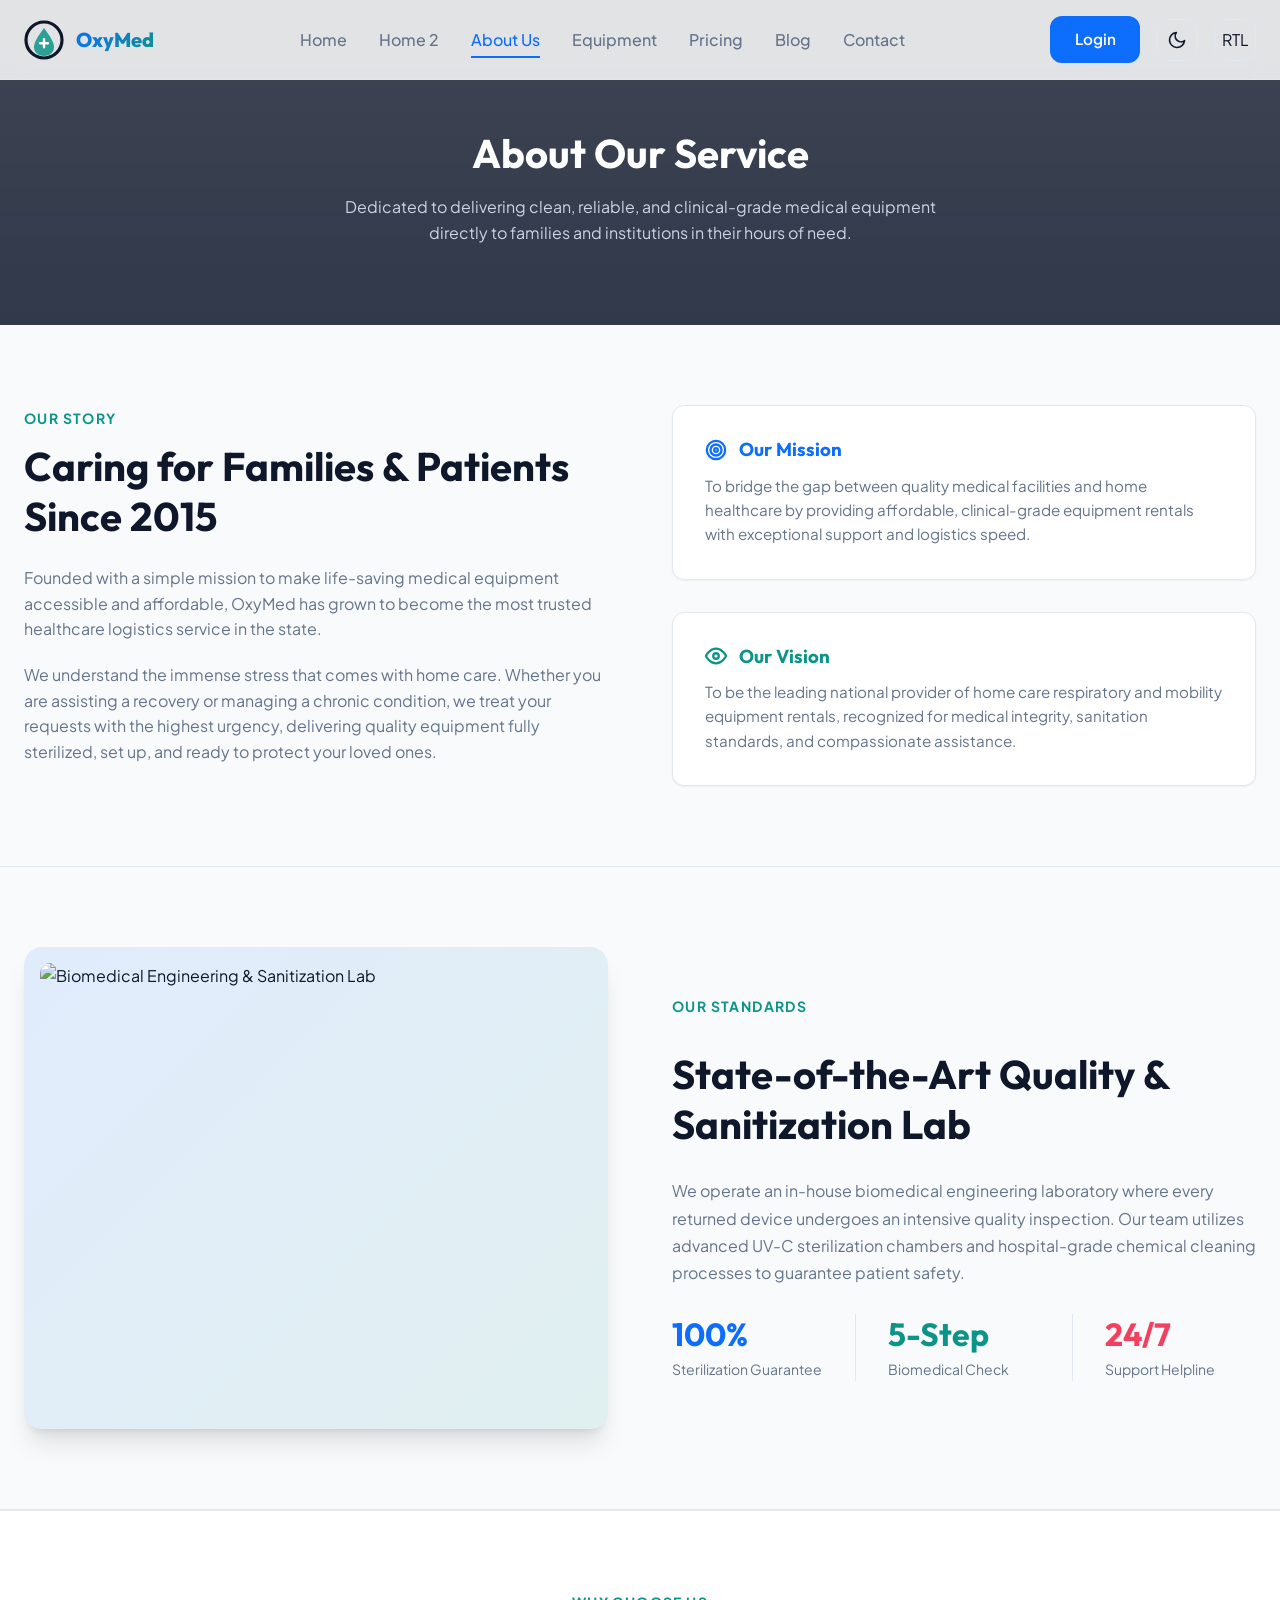
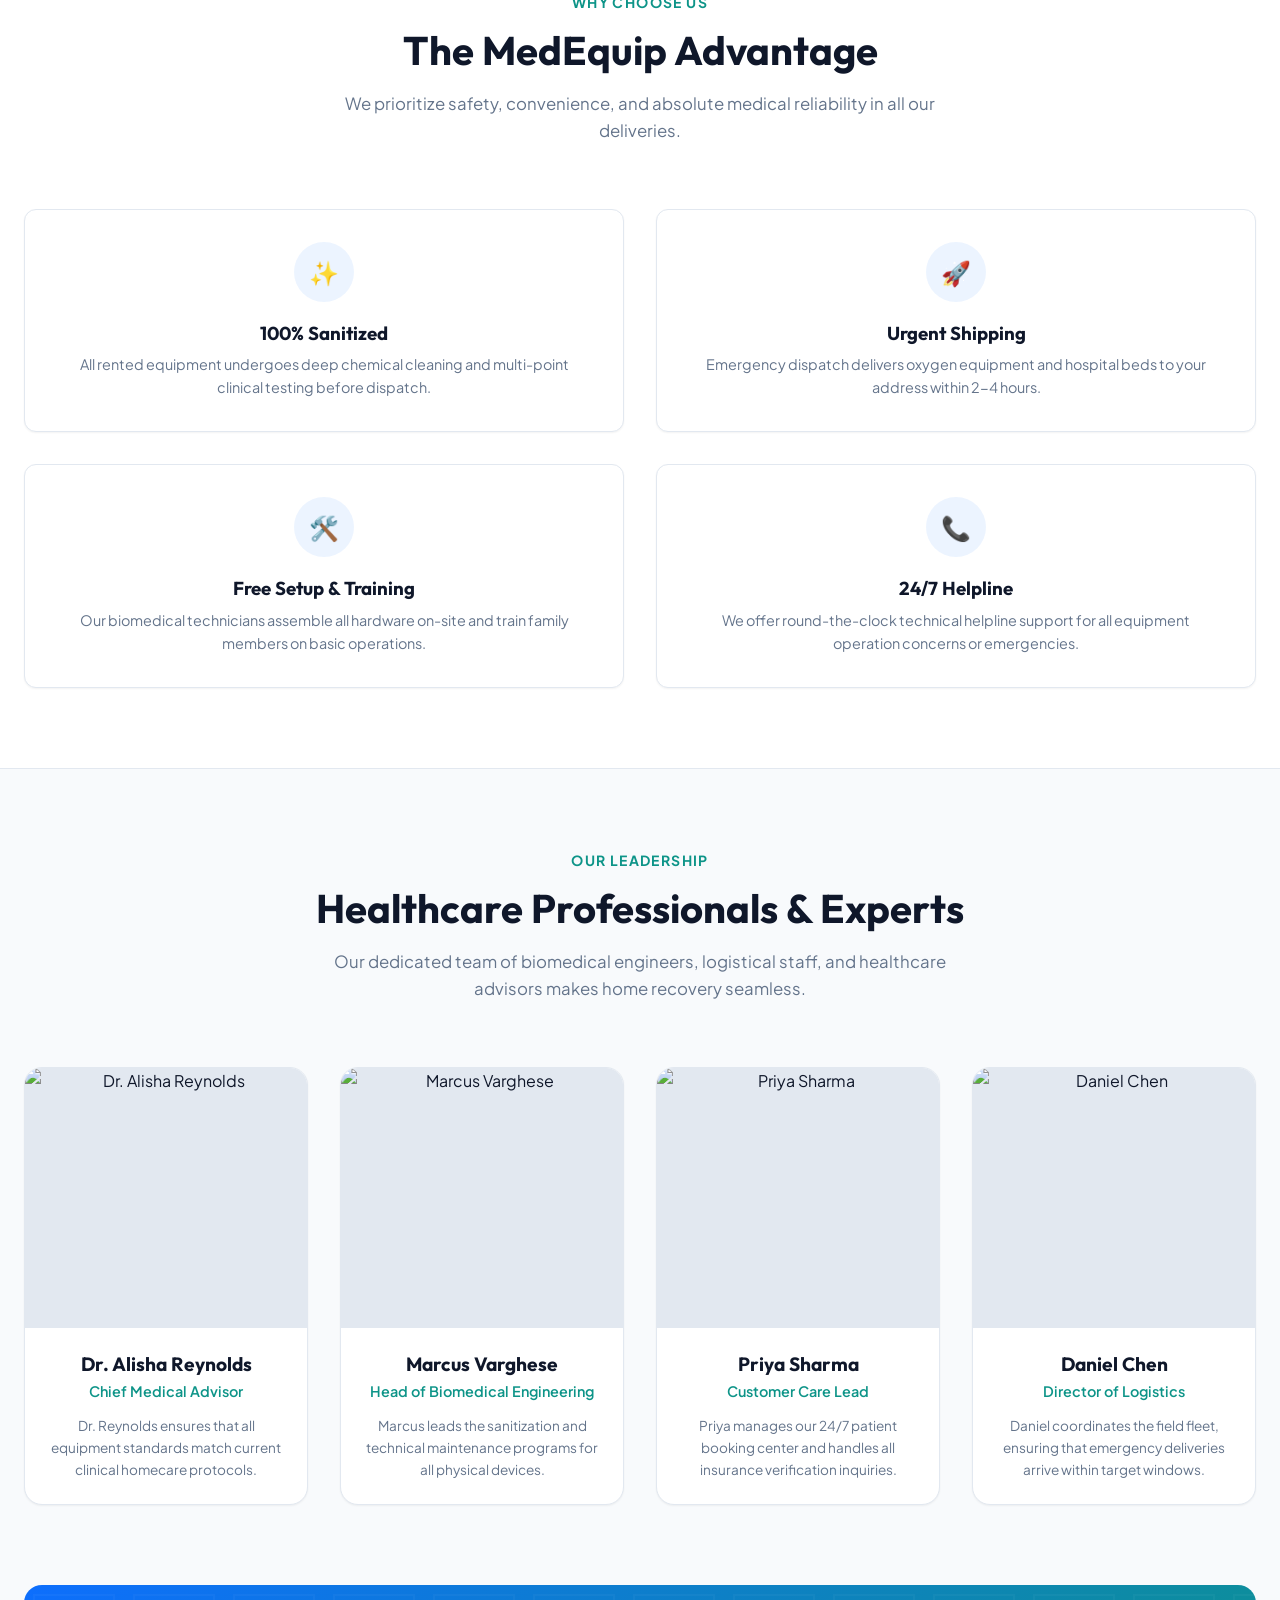
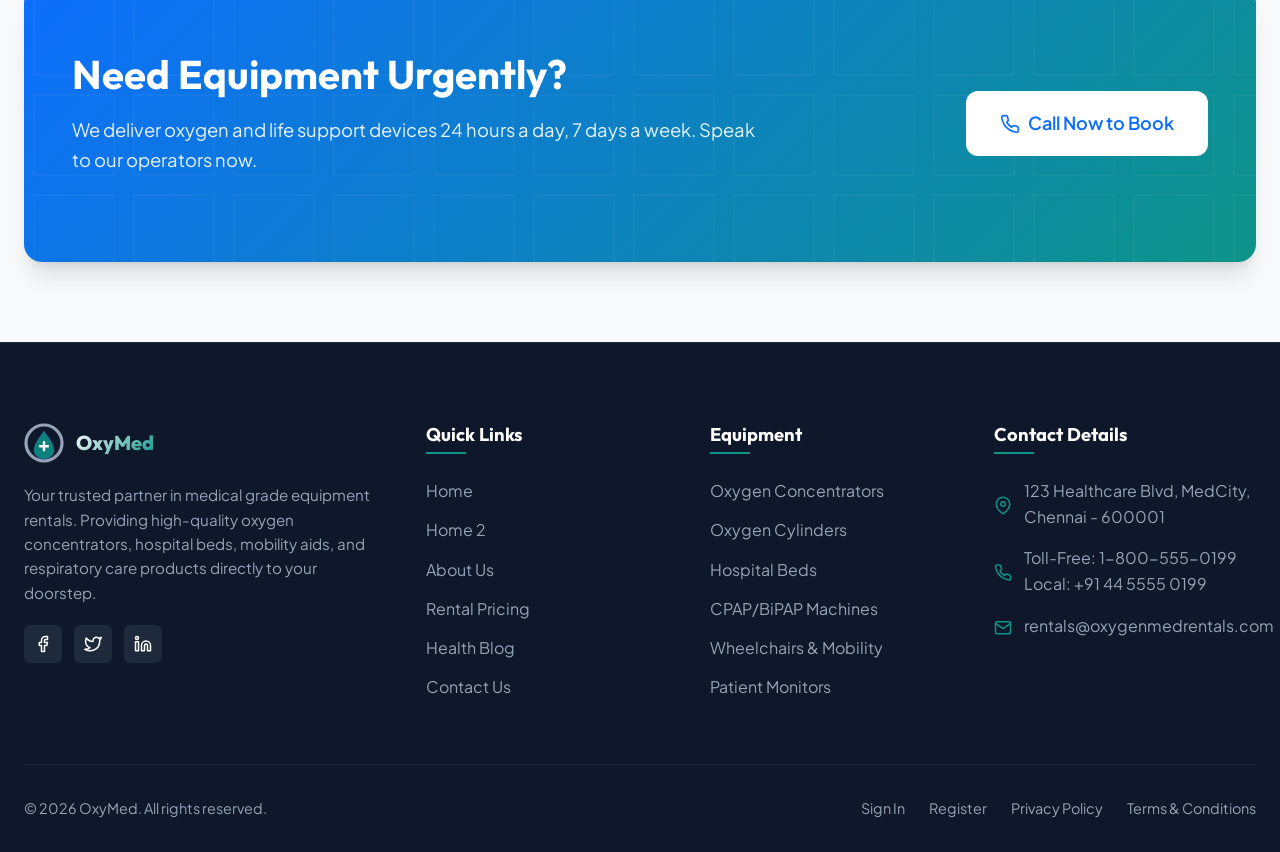
==== commit 972309c8: "Refine styling, layout adjustments, responsive centering, and RTL support" ====
--- a/about.html
+++ b/about.html
@@ -65,7 +65,7 @@
   </section>
 
   <!-- COMPANY STORY, MISSION & VISION -->
-  <section class="section-padding">
+  <section class="section-padding our-story-section">
     <div class="container about-grid">
       <div>
         <span class="section-subtitle">Our Story</span>
@@ -104,7 +104,7 @@
   </section>
 
   <!-- SANITIZATION LAB SHOWCASE (Unique Section with Image) -->
-  <section class="section-padding" style="background-color: var(--bg-body); border-top: 1px solid var(--border); border-bottom: 1px solid var(--border);">
+  <section class="section-padding our-standards-section" style="background-color: var(--bg-body); border-top: 1px solid var(--border); border-bottom: 1px solid var(--border);">
     <div class="container">
       <div class="about-grid">
         <div class="image-column">
@@ -114,7 +114,7 @@
         </div>
         <div class="content-column" style="display: flex; flex-direction: column; justify-content: center; gap: 1.25rem;">
           <span class="section-subtitle">Our Standards</span>
-          <h2 class="section-title" style="text-align: start; margin-bottom: 0.5rem; font-size: 2.2rem;">State-of-the-Art Quality &amp; Sanitization Lab</h2>
+          <h2 class="section-title" style="margin-bottom: 0.5rem; font-size: 2.2rem;">State-of-the-Art Quality &amp; Sanitization Lab</h2>
           <p style="color: var(--text-muted); line-height: 1.7;">
             We operate an in-house biomedical engineering laboratory where every returned device undergoes an intensive quality inspection. Our team utilizes advanced UV-C sterilization chambers and hospital-grade chemical cleaning processes to guarantee patient safety.
           </p>
--- a/assets/css/style.css
+++ b/assets/css/style.css
@@ -837,6 +837,11 @@
     grid-template-columns: 1fr;
     gap: 3rem;
   }
+  .coverage-content .section-subtitle,
+  .coverage-content .section-title,
+  .coverage-content .section-desc {
+    text-align: center;
+  }
 }
 
 /* ==========================================================================
@@ -890,8 +895,10 @@
 
 .testimonial-user {
   display: flex;
-  align-items: center;
-  gap: 1rem;
+  flex-direction: column;
+  align-items: center;
+  text-align: center;
+  gap: 0.75rem;
   margin-top: auto;
 }
 
@@ -1482,6 +1489,10 @@
   flex-grow: 1;
 }
 
+.blog-info > div:last-child {
+  text-align: center;
+}
+
 /* ==========================================================================
    Contact Page & Form Components
    ========================================================================== */
@@ -1535,6 +1546,11 @@
   flex-shrink: 0;
 }
 
+.contact-text {
+  min-width: 0;
+  overflow-wrap: break-word;
+}
+
 .contact-text h4 {
   font-size: 1.1rem;
   margin-bottom: 0.25rem;
@@ -1558,6 +1574,19 @@
 @media (max-width: 640px) {
   .form-card {
     padding: 2rem 1.5rem;
+  }
+  .contact-details-box {
+    padding: 1.75rem 1.25rem;
+  }
+  .contact-item {
+    flex-direction: column;
+    gap: 0.75rem;
+    align-items: flex-start;
+    margin-bottom: 1.5rem;
+  }
+  .contact-text p {
+    word-break: break-word;
+    overflow-wrap: break-word;
   }
 }
 
@@ -1691,8 +1720,9 @@
 }
 
 .auth-header .logo-link {
-  flex-direction: column;
-  gap: 0.5rem;
+  flex-direction: row;
+  justify-content: center;
+  gap: 0.75rem;
 }
 
 .auth-title {
@@ -1866,6 +1896,11 @@
   z-index: 2;
   color: #fff;
   max-width: 800px;
+  margin: 0 auto;
+  text-align: center;
+  display: flex;
+  flex-direction: column;
+  align-items: center;
 }
 
 .h2-hero-title {
@@ -1884,12 +1919,40 @@
 
 .h2-hero-actions {
   display: flex;
+  justify-content: center;
   gap: 1rem;
   margin-bottom: 3.5rem;
 }
 
+.h2-hero-actions .btn-call {
+  background-color: var(--secondary);
+  border: 2px solid var(--secondary);
+  color: #fff;
+}
+
+.h2-hero-actions .btn-call:hover {
+  background-color: var(--secondary-hover);
+  border-color: var(--secondary-hover);
+  transform: translateY(-2px);
+  box-shadow: 0 4px 12px rgba(var(--secondary-rgb), 0.25);
+}
+
+.h2-hero-actions .btn-outline {
+  border-color: #ffffff;
+  color: #ffffff;
+}
+
+.h2-hero-actions .btn-outline:hover {
+  background-color: #ffffff;
+  color: var(--primary);
+  border-color: #ffffff;
+  transform: translateY(-2px);
+  box-shadow: 0 4px 12px rgba(255, 255, 255, 0.2);
+}
+
 .h2-hero-badges {
   display: flex;
+  justify-content: center;
   gap: 1rem;
   flex-wrap: wrap;
 }
@@ -2008,7 +2071,7 @@
   align-items: center;
   justify-content: center;
   font-size: 1.75rem;
-  margin-bottom: 1.5rem;
+  margin: 0 auto 1.5rem auto;
 }
 
 .why-card h4 {
@@ -2140,19 +2203,52 @@
 }
 
 @media (max-width: 1024px) {
+  .h2-hero {
+    padding-top: calc(var(--header-height) + 4rem);
+    padding-bottom: 5rem;
+    min-height: auto;
+  }
   .h2-hero-title { font-size: 3rem; }
   .why-grid { grid-template-columns: repeat(2, 1fr); }
   .insurance-partners-grid { grid-template-columns: repeat(3, 1fr); }
   .h2-emergency-content { flex-direction: column; text-align: center; }
   .hiw-connector { display: none; }
   .hiw-grid { flex-direction: column; }
+  
+  /* About Page - Our Story & Our Standards Centering */
+  .our-story-section .about-grid > div:first-child,
+  .our-standards-section .content-column {
+    text-align: center;
+  }
+  .our-standards-section .content-column {
+    align-items: center;
+  }
+
+  /* Services Page - OxyMed Express Section Centering */
+  .oxymed-express-section .content-column {
+    text-align: center;
+    align-items: center;
+  }
+  .oxymed-express-section .content-column ul {
+    align-items: flex-start;
+    text-align: left;
+  }
 }
 
 @media (max-width: 640px) {
+  .h2-hero {
+    padding-bottom: 6.5rem;
+  }
   .h2-hero-title { font-size: 2.25rem; }
   .h2-hero-actions { flex-direction: column; width: 100%; }
   .why-grid { grid-template-columns: 1fr; }
-  .insurance-partners-grid { grid-template-columns: 1fr 1fr; }
+  .insurance-partners-grid {
+    grid-template-columns: 1fr;
+    gap: 1rem;
+  }
+  .ins-card {
+    padding: 1.25rem;
+  }
 }
 /* ==========================================================================
    EQUIPMENT (SERVICES) PAGE SPECIFIC STYLES
@@ -2401,6 +2497,7 @@
   width: 100%;
   height: 100%;
   object-fit: cover;
+  display: block;
 }
 
 /* Responsive adjustments */
@@ -2415,6 +2512,7 @@
     padding: 3rem 2rem;
   }
   .corporate-image {
+    width: 100%;
     min-height: 300px;
   }
 }
@@ -2597,8 +2695,61 @@
 @media (max-width: 1024px) {
   .mobile-nav-login {
     display: block !important;
+    margin-top: 1.5rem;
+    padding: 0 0.5rem;
+  }
+  .mobile-nav-login a.nav-link {
+    display: flex !important;
+    justify-content: center;
+    align-items: center;
+    background-color: var(--primary);
+    color: #ffffff !important;
+    border-radius: var(--radius-md);
+    padding: 0.75rem 1.5rem;
+    font-size: 1.1rem;
+    font-weight: 600;
+    border-bottom: none !important;
+    text-align: center;
+    transition: var(--transition);
+    box-shadow: 0 4px 12px rgba(var(--primary-rgb), 0.2);
+  }
+  .mobile-nav-login a.nav-link:hover {
+    background-color: var(--primary-hover);
+    color: #ffffff !important;
+    transform: translateY(-2px);
+    box-shadow: 0 6px 16px rgba(var(--primary-rgb), 0.3);
+  }
+  .mobile-nav-login a.nav-link::after {
+    display: none !important;
   }
   .nav-actions .btn-login {
     display: none !important;
   }
 }
+
+/* Ensure all H1 and H2 headings have the same font size across all pages */
+h1, h2,
+.hero-title,
+.h2-hero-title,
+.about-hero h1,
+.section-title,
+.cta-title,
+.corporate-title,
+.error-title,
+.auth-title {
+  font-size: 2.5rem !important;
+}
+
+@media (max-width: 640px) {
+  h1, h2,
+  .hero-title,
+  .h2-hero-title,
+  .about-hero h1,
+  .section-title,
+  .cta-title,
+  .corporate-title,
+  .error-title,
+  .auth-title {
+    font-size: 2.0rem !important;
+  }
+}
--- a/assets/css/rtl.css
+++ b/assets/css/rtl.css
@@ -72,4 +72,10 @@
   transform: scaleX(-1);
 }
 
+/* Featured pricing card badge RTL alignment */
+[dir="rtl"] .pricing-card.featured::before {
+  right: auto;
+  left: 1.25rem;
+}
+
 /* Form layout adjustment if columns need direct swap (CSS Grid handles this automatically with direction: rtl) */
